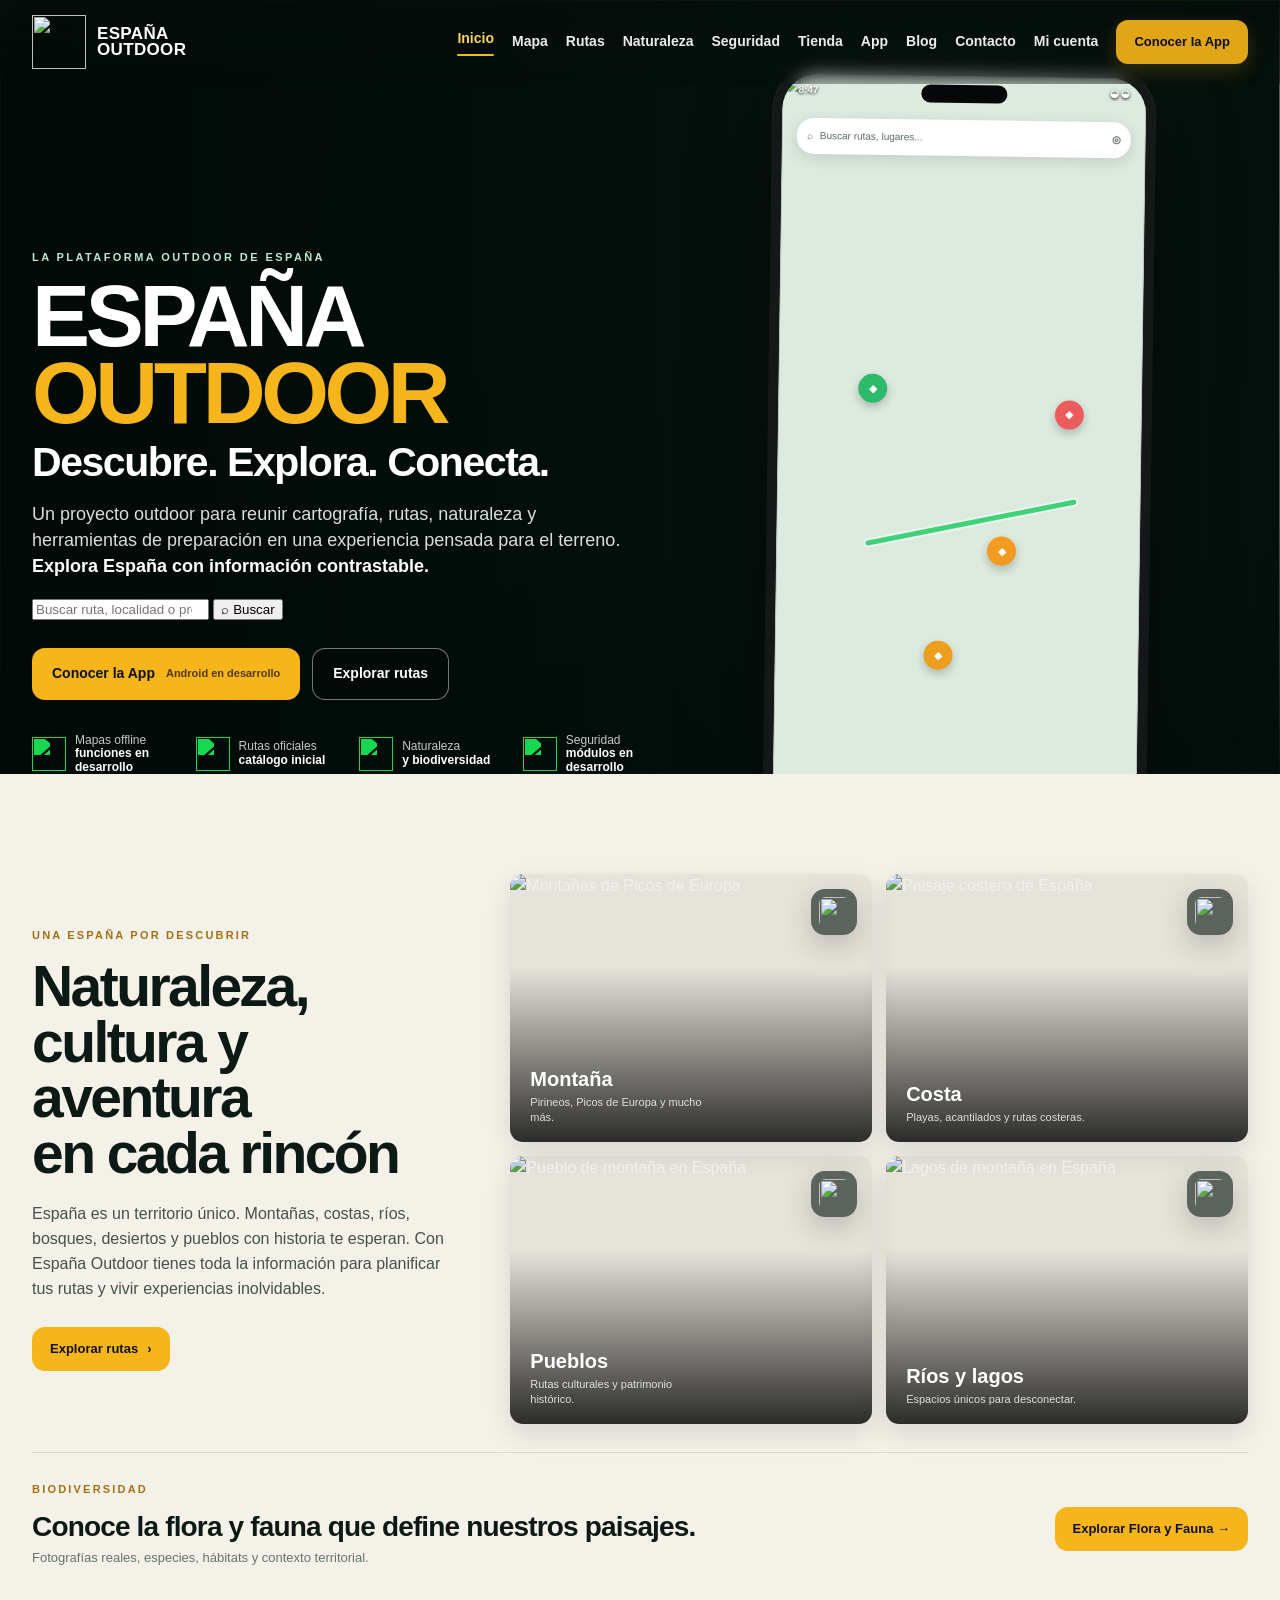
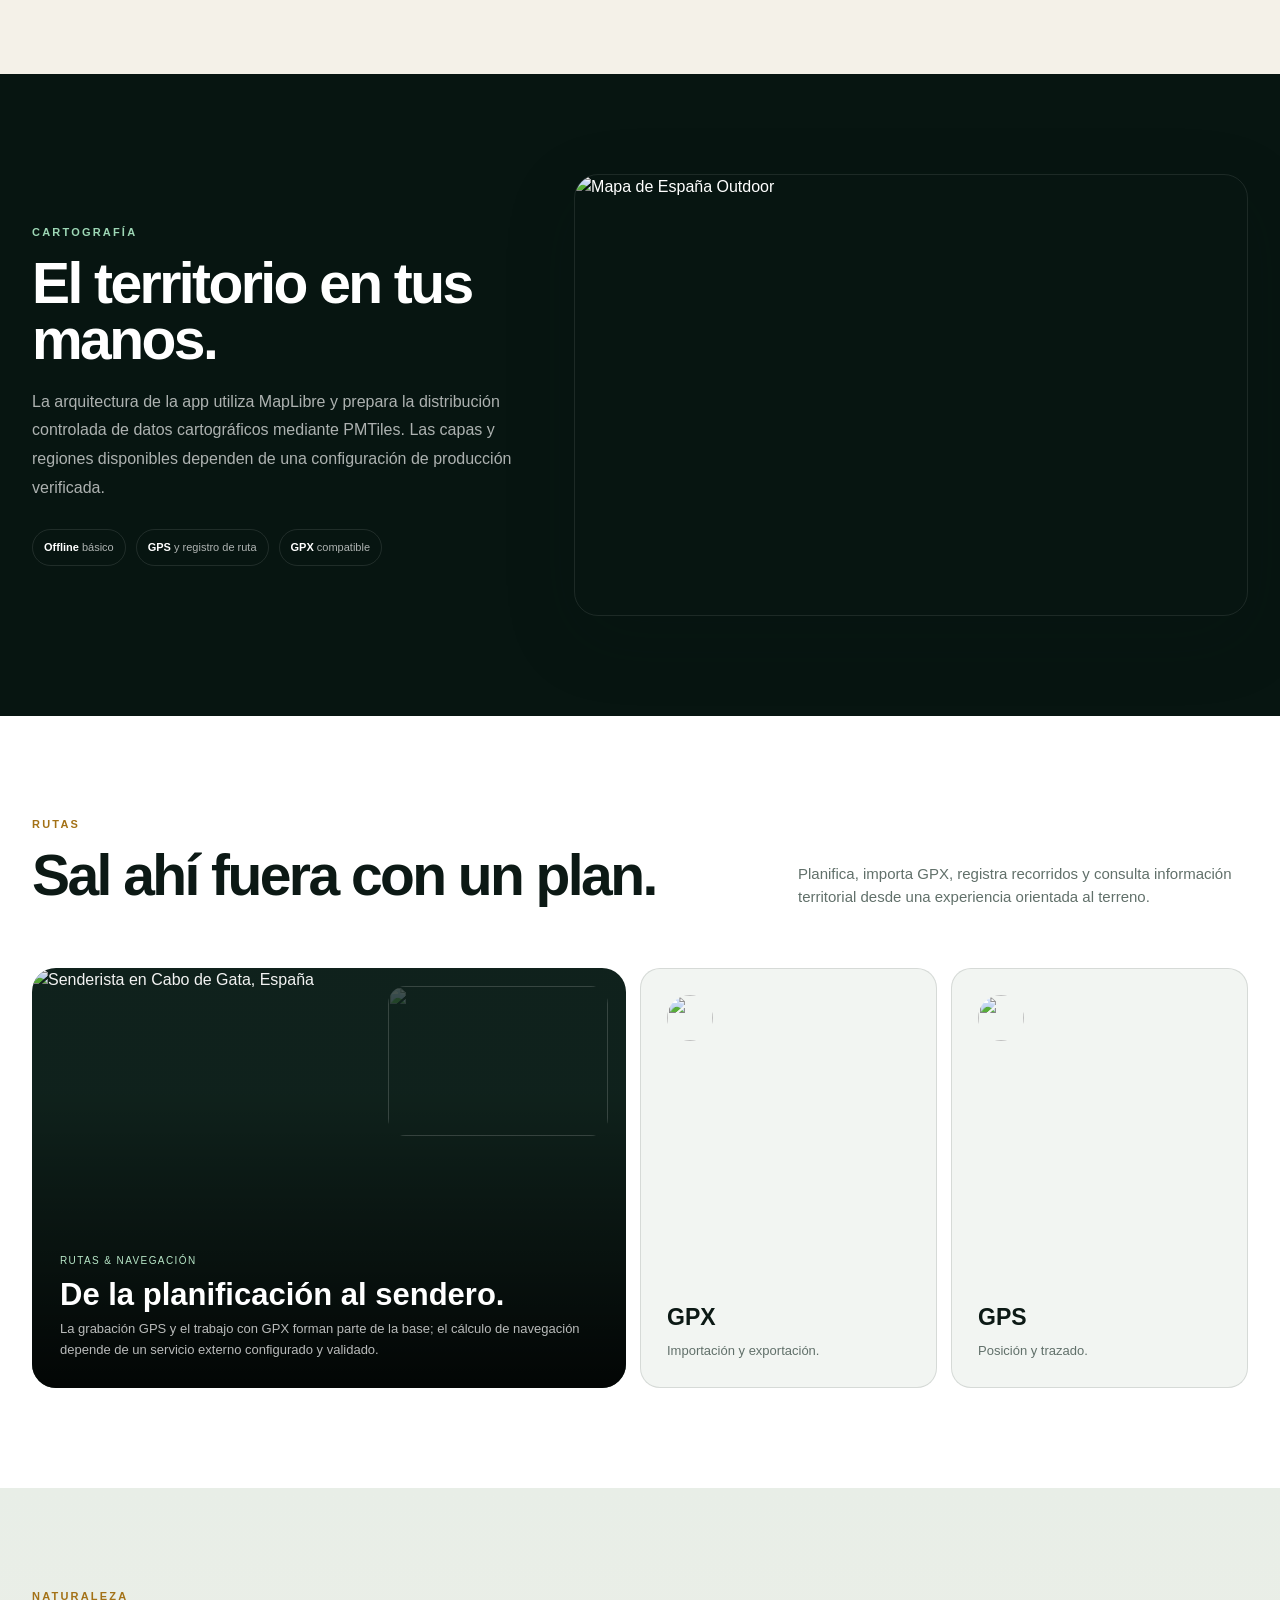
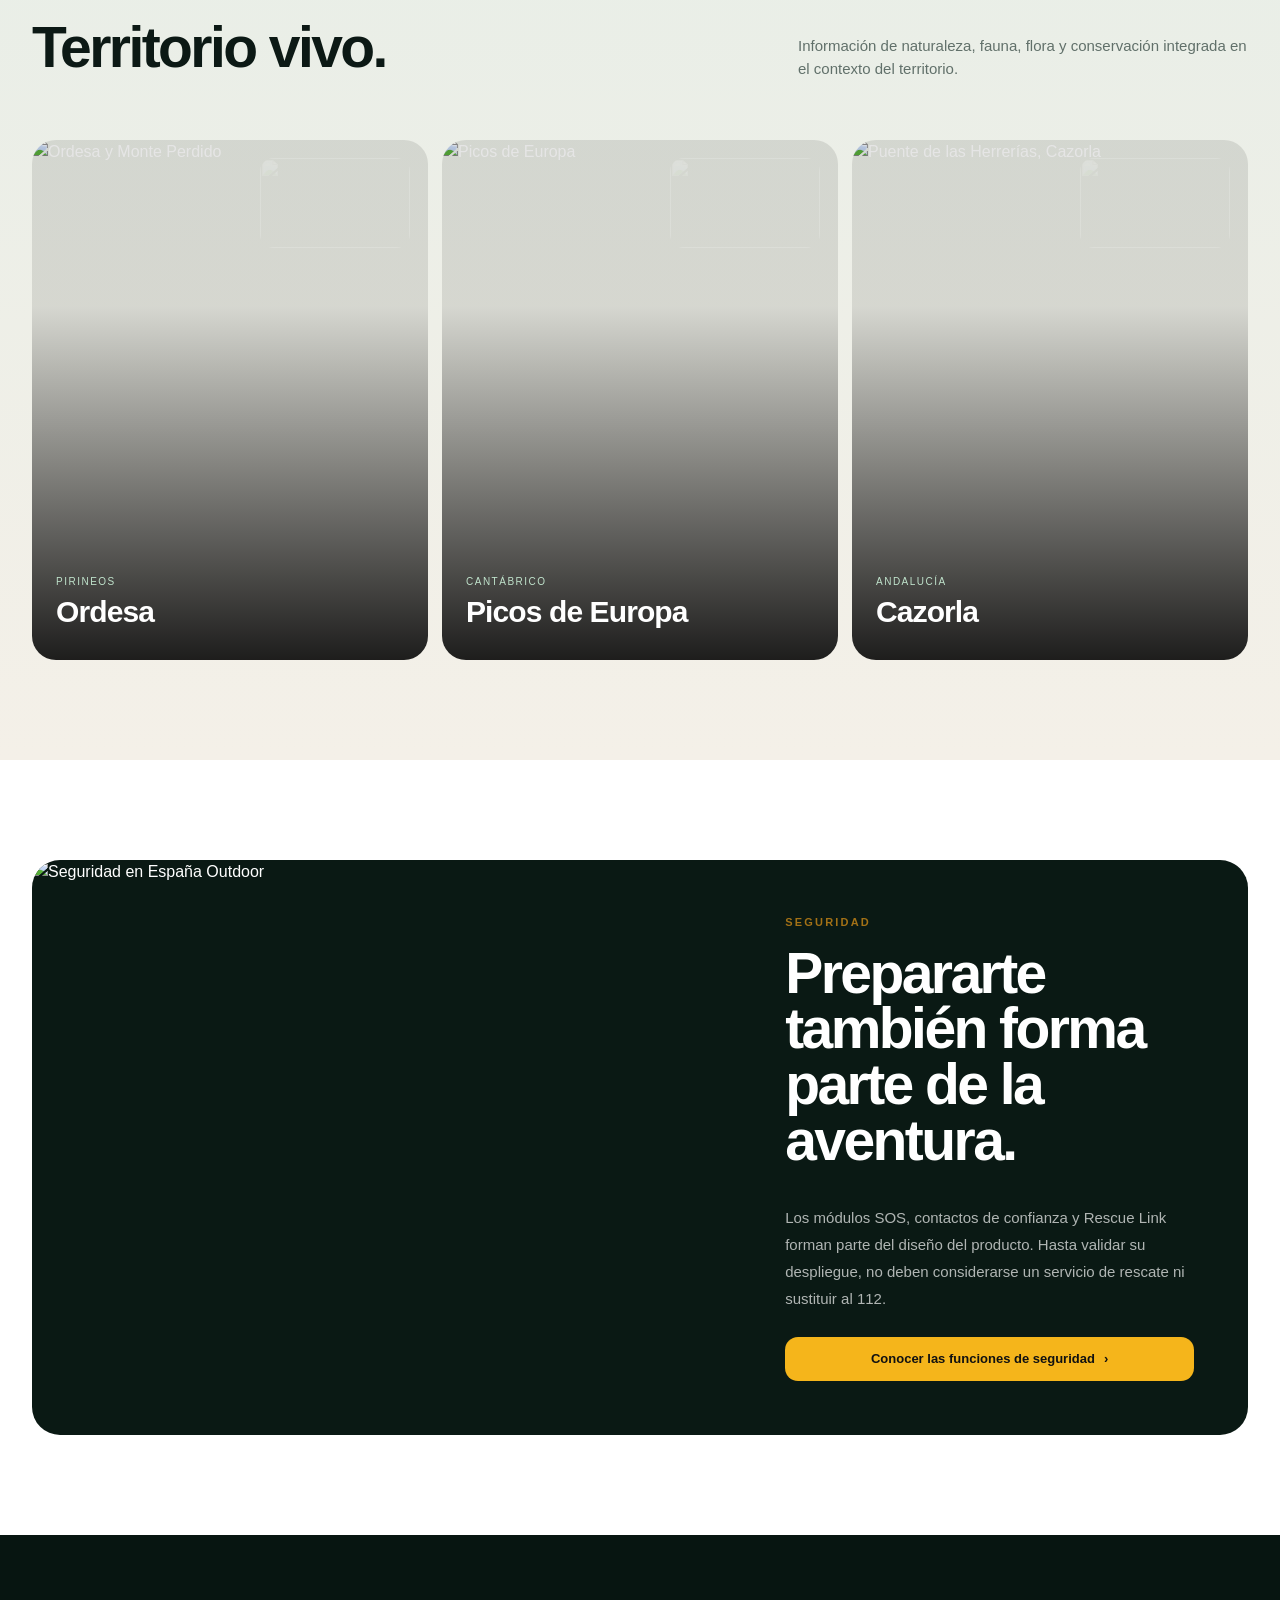
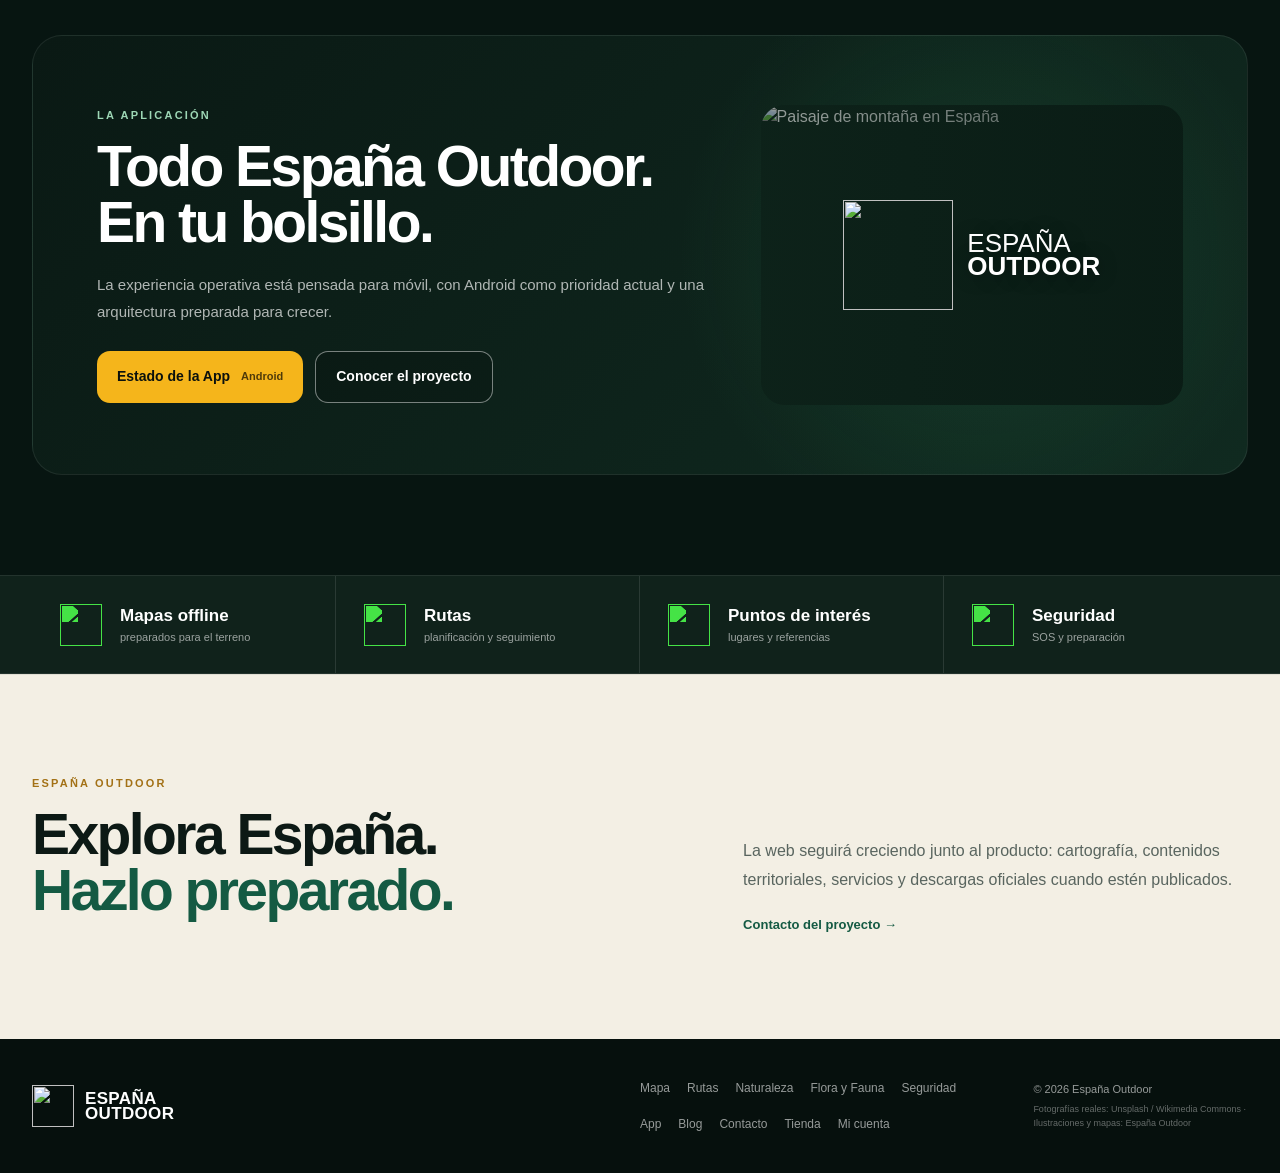
==== site/index.html @ c0cc9c7c "fix(site): clarify app status and add working route search" ====
<!doctype html>
<html lang="es">
<head>
  <meta charset="utf-8">
  <meta name="viewport" content="width=device-width, initial-scale=1">
  <meta name="theme-color" content="#071511">
  <meta name="description" content="España Outdoor: descubre rutas, cartografía, naturaleza y biodiversidad. Conoce el estado de la aplicación Android y consulta fuentes oficiales para planificar tus salidas.">
  <meta property="og:title" content="España Outdoor">
  <meta property="og:description" content="Cartografía, rutas, naturaleza y fuentes oficiales para preparar tus salidas por España.">
  <meta property="og:type" content="website">
  <meta name="twitter:card" content="summary_large_image">
  <meta name="twitter:title" content="España Outdoor">
  <meta name="twitter:description" content="Descubre rutas, naturaleza, biodiversidad y territorio de España.">
  <meta property="og:image" content="https://images.unsplash.com/photo-1618655327618-158670e68739?auto=format&fit=crop&w=1200&q=85">
  <meta property="og:image:alt" content="España Outdoor">
  <link rel="canonical" href="https://espanaoutdoor.es/">
  <link rel="icon" href="./assets/brand/mark.svg" type="image/svg+xml">
  <link rel="manifest" href="./manifest.webmanifest">
  <title>España Outdoor — Descubre. Explora. Conecta.</title>
  <link rel="preconnect" href="https://images.unsplash.com" crossorigin>
  <link rel="stylesheet" href="./styles.css">

<script type="application/ld+json">
{
  "@context":"https://schema.org",
  "@type":"WebSite",
  "name":"España Outdoor",
  "url":"https://espanaoutdoor.es/",
  "inLanguage":"es",
  "description":"Plataforma outdoor para descubrir rutas, cartografía, naturaleza, biodiversidad y seguridad en España.",
  "potentialAction":{
    "@type":"SearchAction",
    "target":"https://espanaoutdoor.es/rutas.html?localidad={search_term_string}",
    "query-input":"required name=search_term_string"
  }
}
</script>
</head>
<body>
<a class="skip-link" href="#contenido">Saltar al contenido</a>

<header class="site-header" data-header>
  <div class="shell header-inner">
    <a class="brand" href="./index.html" aria-label="España Outdoor">
      <img src="./assets/brand/mark.svg" alt="" width="48" height="48">
      <span class="brand-wordmark">ESPAÑA<br><strong>OUTDOOR</strong></span>
    </a>

    <button class="menu-toggle" type="button" aria-expanded="false" aria-controls="main-nav" data-menu>
      <span></span><span></span><span></span><span class="sr-only">Abrir menú</span>
    </button>

    <nav id="main-nav" class="main-nav" aria-label="Principal">
      <a href="./index.html">Inicio</a>
      <a href="./mapa.html">Mapa</a>
      <a href="./rutas.html">Rutas</a>
      <a href="./naturaleza.html">Naturaleza</a>
      <a href="./seguridad.html">Seguridad</a>
      <a href="./app.html">App</a>
      <a href="./blog.html">Blog</a>
      <a href="./contacto.html">Contacto</a>
      <a class="nav-download" href="./app.html">Conocer la App</a>
    </nav>
  </div>
</header>

<main id="contenido">
  <section class="hero-redesign">
    <img class="hero-backdrop" src="https://images.unsplash.com/photo-1765100482540-538903138ab3?auto=format&fit=crop&w=2000&q=85" alt="" width="2000" height="1200" fetchpriority="high" decoding="async">
    <div class="hero-original-art" aria-hidden="true"></div>
    <div class="hero-vignette" aria-hidden="true"></div>
    <div class="hero-scanlines" aria-hidden="true"></div>

    <div class="shell hero-redesign-inner">
      <div class="hero-copy">
        <p class="hero-kicker">La plataforma outdoor de España</p>
        <h1><span>ESPAÑA</span> <em>OUTDOOR</em></h1>
        <h2>Descubre. Explora. Conecta.</h2>
        <p class="hero-description">Un proyecto outdoor para reunir cartografía, rutas, naturaleza y herramientas de preparación en una experiencia pensada para el terreno.<br><strong>Explora España con información contrastable.</strong></p>

        <form class="home-route-search" action="./rutas.html" method="get" role="search">
          <label class="sr-only" for="home-route-query">Localidad, provincia o nombre de ruta</label>
          <input id="home-route-query" type="search" name="localidad" placeholder="Buscar ruta, localidad o provincia" autocomplete="off">
          <button class="home-route-search-button" type="submit"><span aria-hidden="true">⌕</span> Buscar</button>
        </form>

        <div class="hero-actions">
          <a class="button button-gold" href="./app.html">Conocer la App<br><small>Android en desarrollo</small></a>
          <a class="button button-outline" href="./rutas.html">Explorar rutas</a>
        </div>

        <div class="hero-benefits" aria-label="Características">
          <div><img src="./assets/visuals/icons/offline.svg" alt=""><span>Mapas offline<br><b>funciones en desarrollo</b></span></div>
          <div><img src="./assets/visuals/icons/routes.svg" alt=""><span>Rutas oficiales<br><b>catálogo inicial</b></span></div>
          <div><img src="./assets/visuals/icons/natura.svg" alt=""><span>Naturaleza<br><b>y biodiversidad</b></span></div>
          <div><img src="./assets/visuals/icons/safety.svg" alt=""><span>Seguridad<br><b>módulos en desarrollo</b></span></div>
        </div>
      </div>

      <div class="device-stage" aria-label="Maqueta visual de la aplicación; no es una navegación interactiva">
        <div class="phone">
          <div class="phone-speaker"></div>
          <div class="phone-screen">
            <div class="phone-status"><span>8:47</span><span>◒ ◒</span></div>
            <div class="phone-search"><span>⌕</span> Buscar rutas, lugares... <b>◎</b></div>
            <div class="phone-map">
              <img src="./assets/visuals/hero_map.svg" alt="">
              <span class="map-pin pin-a">◆</span>
              <span class="map-pin pin-b">◆</span>
              <span class="map-pin pin-c">◆</span>
              <span class="map-pin pin-d">◆</span>
              <span class="route-line"></span>
            </div>
            <div class="route-card">
              <div class="route-thumb"><img src="./assets/landscapes/picos_europa_land01.svg" alt=""></div>
              <div><strong>Ruta del Cares</strong><span>P. N. Picos de Europa</span><small>◌ 12,4 km &nbsp; ◌ 4-5 h &nbsp; Dificultad media</small></div>
              <b>×</b>
            </div>
          </div>
        </div>
      </div>
    </div>
  </section>

  <section class="discover section">
    <div class="shell discover-grid">
      <div class="discover-copy">
        <p class="kicker">Una España por descubrir</p>
        <h2>Naturaleza, cultura y aventura<br>en cada rincón</h2>
        <p>España es un territorio único. Montañas, costas, ríos, bosques, desiertos y pueblos con historia te esperan. Con España Outdoor tienes toda la información para planificar tus rutas y vivir experiencias inolvidables.</p>
        <a class="button button-small" href="./rutas.html">Explorar rutas <span>›</span></a>
      </div>
      <div class="category-grid">
        <a class="category-card" href="./rutas.html"><img src="https://images.unsplash.com/photo-1618655327618-158670e68739?auto=format&fit=crop&w=1400&q=84" alt="Montañas de Picos de Europa" loading="lazy"><img class="category-art" src="./assets/visuals/icons/routes.svg" alt="" aria-hidden="true"><div><strong>Montaña</strong><span>Pirineos, Picos de Europa y mucho más.</span></div></a>
        <a class="category-card" href="./naturaleza.html"><img src="https://images.unsplash.com/photo-1708891713763-a060e8c4fe9c?auto=format&fit=crop&w=1400&q=84" alt="Paisaje costero de España" loading="lazy"><img class="category-art" src="./assets/visuals/icons/location.svg" alt="" aria-hidden="true"><div><strong>Costa</strong><span>Playas, acantilados y rutas costeras.</span></div></a>
        <a class="category-card" href="./naturaleza.html"><img src="https://images.unsplash.com/photo-1692898275765-52e70b0d47eb?auto=format&fit=crop&w=1400&q=84" alt="Pueblo de montaña en España" loading="lazy"><img class="category-art" src="./assets/visuals/icons/natura.svg" alt="" aria-hidden="true"><div><strong>Pueblos</strong><span>Rutas culturales y patrimonio histórico.</span></div></a>
        <a class="category-card" href="./naturaleza.html"><img src="https://images.unsplash.com/photo-1578318099756-6e3134cbfad0?auto=format&fit=crop&w=1400&q=84" alt="Lagos de montaña en España" loading="lazy"><img class="category-art" src="./assets/visuals/icons/offline.svg" alt="" aria-hidden="true"><div><strong>Ríos y lagos</strong><span>Espacios únicos para desconectar.</span></div></a>
      </div>
    </div>
    <div class="shell biodiversity-home-cta">
      <div><p class="kicker">Biodiversidad</p><h3>Conoce la flora y fauna que define nuestros paisajes.</h3><p>Fotografías reales, especies, hábitats y contexto territorial.</p></div>
      <a class="button button-small" href="./flora-fauna.html">Explorar Flora y Fauna →</a>
    </div>
  </section>

  <section class="dark-feature section">
    <div class="shell two-column-feature">
      <div>
        <p class="kicker kicker-light">Cartografía</p>
        <h2>El territorio en tus manos.</h2>
        <p>La arquitectura de la app utiliza MapLibre y prepara la distribución controlada de datos cartográficos mediante PMTiles. Las capas y regiones disponibles dependen de una configuración de producción verificada.</p>
        <div class="metric-row">
          <span><b>Offline</b> básico</span>
          <span><b>GPS</b> y registro de ruta</span>
          <span><b>GPX</b> compatible</span>
        </div>
      </div>
      <div class="wide-map-card"><img src="./assets/visuals/hero_map.svg" alt="Mapa de España Outdoor"></div>
    </div>
  </section>

  <section class="routes section">
    <div class="shell">
      <div class="section-head">
        <div><p class="kicker">Rutas</p><h2>Sal ahí fuera con un plan.</h2></div>
        <p>Planifica, importa GPX, registra recorridos y consulta información territorial desde una experiencia orientada al terreno.</p>
      </div>
      <div class="routes-grid">
        <article class="large-route-card"><img class="real-photo" src="https://images.unsplash.com/photo-1671918585326-6c31d8ee1b42?auto=format&fit=crop&w=1600&q=84" alt="Senderista en Cabo de Gata, España" loading="lazy"><img class="route-art" src="./assets/visuals/hero_routes.svg" alt=""><div><span>Rutas & navegación</span><h3>De la planificación al sendero.</h3><p>La grabación GPS y el trabajo con GPX forman parte de la base; el cálculo de navegación depende de un servicio externo configurado y validado.</p></div></article>
        <article class="info-card"><img src="./assets/visuals/icons/routes.svg" alt=""><strong>GPX</strong><p>Importación y exportación.</p></article>
        <article class="info-card"><img src="./assets/visuals/icons/location.svg" alt=""><strong>GPS</strong><p>Posición y trazado.</p></article>
      </div>
    </div>
  </section>

  <section class="nature-section section">
    <div class="shell">
      <div class="section-head">
        <div><p class="kicker">Naturaleza</p><h2>Territorio vivo.</h2></div>
        <p>Información de naturaleza, fauna, flora y conservación integrada en el contexto del territorio.</p>
      </div>
      <div class="nature-grid">
        <article><img src="https://images.unsplash.com/photo-1618655327618-158670e68739?auto=format&fit=crop&w=1600&q=84" alt="Ordesa y Monte Perdido" loading="lazy"><img class="nature-art" src="./assets/visuals/hero_natura.svg" alt="" aria-hidden="true"><div><span>Pirineos</span><strong>Ordesa</strong></div></article>
        <article><img src="https://images.unsplash.com/photo-1728462797194-5d9a816d3102?auto=format&fit=crop&w=1800&q=85" alt="Picos de Europa" loading="lazy"><img class="nature-art" src="./assets/visuals/hero_map.svg" alt="" aria-hidden="true"><div><span>Cantábrico</span><strong>Picos de Europa</strong></div></article>
        <article><img src="https://commons.wikimedia.org/wiki/Special:Redirect/file/JDCANO%20PUENTE%20HERRERIAS.jpg" alt="Puente de las Herrerías, Cazorla" loading="lazy"><img class="nature-art" src="./assets/visuals/hero_natura.svg" alt="" aria-hidden="true"><div><span>Andalucía</span><strong>Cazorla</strong></div></article>
      </div>
    </div>
  </section>

  <section class="safety-section section">
    <div class="shell safety-hero">
      <div class="safety-visual"><img src="./assets/visuals/hero_safety.svg" alt="Seguridad en España Outdoor"></div>
      <div class="safety-copy"><p class="kicker">Seguridad</p><h2>Prepararte también forma parte de la aventura.</h2><p>Los módulos SOS, contactos de confianza y Rescue Link forman parte del diseño del producto. Hasta validar su despliegue, no deben considerarse un servicio de rescate ni sustituir al 112.</p><a class="button button-small" href="./seguridad.html">Conocer las funciones de seguridad <span>›</span></a></div>
    </div>
  </section>

  <section class="download-section section">
    <div class="shell download-panel">
      <div>
        <p class="kicker kicker-light">La aplicación</p>
        <h2>Todo España Outdoor.<br>En tu bolsillo.</h2>
        <p>La experiencia operativa está pensada para móvil, con Android como prioridad actual y una arquitectura preparada para crecer.</p>
        <div class="hero-actions"><a class="button button-gold" href="./app.html">Estado de la App <small>Android</small></a><a class="button button-outline" href="./contacto.html">Conocer el proyecto</a></div>
      </div>
      <div class="download-visual"><img class="download-photo" src="https://images.unsplash.com/photo-1756922480395-72718dcf6c7f?auto=format&fit=crop&w=1600&q=84" alt="Paisaje de montaña en España" loading="lazy"><div class="download-badge"><img src="./assets/brand/mark.svg" alt=""><span>ESPAÑA<br><b>OUTDOOR</b></span></div></div>
    </div>
  </section>

  <section class="stats-bar">
    <div class="shell stats-grid">
      <div><img src="./assets/visuals/icons/offline.svg" alt=""><strong>Mapas offline</strong><span>preparados para el terreno</span></div>
      <div><img src="./assets/visuals/icons/routes.svg" alt=""><strong>Rutas</strong><span>planificación y seguimiento</span></div>
      <div><img src="./assets/visuals/icons/location.svg" alt=""><strong>Puntos de interés</strong><span>lugares y referencias</span></div>
      <div><img src="./assets/visuals/icons/safety.svg" alt=""><strong>Seguridad</strong><span>SOS y preparación</span></div>
    </div>
  </section>

  <section class="contact-section section">
    <div class="shell contact-grid">
      <div><p class="kicker">España Outdoor</p><h2>Explora España.<br><span>Hazlo preparado.</span></h2></div>
      <div><p>La web seguirá creciendo junto al producto: cartografía, contenidos territoriales, servicios y descargas oficiales cuando estén publicados.</p><a class="text-link" href="./contacto.html">Contacto del proyecto →</a></div>
    </div>
  </section>
</main>

<footer class="site-footer">
  <div class="shell footer-inner">
    <div class="brand footer-brand"><img src="./assets/brand/mark.svg" alt="" width="40"><span class="brand-wordmark">ESPAÑA<br><strong>OUTDOOR</strong></span></div>
    <div class="footer-links"><a href="./mapa.html">Mapa</a><a href="./rutas.html">Rutas</a><a href="./naturaleza.html">Naturaleza</a><a href="./flora-fauna.html">Flora y Fauna</a><a href="./seguridad.html">Seguridad</a><a href="./app.html">App</a><a href="./blog.html">Blog</a><a href="./contacto.html">Contacto</a></div>
    <div class="footer-copy">© <span data-year></span> España Outdoor<br><small>Fotografías reales: Unsplash / Wikimedia Commons · Ilustraciones y mapas: España Outdoor</small></div>
  </div>
</footer>

<script src="./app.js" defer></script>
</body>
</html>
---- site/styles.css ----
:root{
  --forest:#145A43;
  --forest-2:#0d3d2d;
  --green:#39c56f;
  --gold:#F5B51B;
  --ink:#0c1915;
  --muted:#61706a;
  --cream:#f4f1e8;
  --white:#fff;
  --dark:#071511;
  --dark-2:#10251d;
  --line:rgba(12,25,21,.12);
  --shadow:0 22px 70px rgba(7,21,16,.18);
  --radius:20px;
}
*{box-sizing:border-box}
html{scroll-behavior:smooth}
body{margin:0;font-family:Inter,ui-sans-serif,-apple-system,BlinkMacSystemFont,"Segoe UI",sans-serif;text-rendering:optimizeLegibility;-webkit-font-smoothing:antialiased;background:var(--cream);color:var(--ink);line-height:1.55}
img{display:block;max-width:100%}
a{color:inherit;text-decoration:none}
.shell{width:min(1380px,calc(100% - 64px));margin:auto}
.section{padding:100px 0}
.sr-only{position:absolute;width:1px;height:1px;overflow:hidden;clip:rect(0,0,0,0)}
.skip-link{position:fixed;z-index:9999;top:10px;left:12px;padding:10px 14px;background:#fff;border-radius:10px;transform:translateY(-150%)}
.skip-link:focus{transform:none}

.site-header{position:fixed;z-index:100;top:0;left:0;right:0;color:#fff;background:linear-gradient(180deg,rgba(4,13,10,.82),rgba(4,13,10,.25));backdrop-filter:blur(8px);transition:.25s}
.site-header.scrolled{background:rgba(5,17,13,.94)}
.header-inner{height:84px;display:flex;align-items:center;justify-content:space-between}
.brand{display:flex;align-items:center;gap:11px;color:#fff}
.brand img{width:54px;height:54px}
.brand-wordmark{font-size:17px;font-weight:800;line-height:.92;letter-spacing:.02em}
.brand-wordmark strong{font-weight:900}
.main-nav{display:flex;align-items:center;gap:27px;font-size:14px;font-weight:700}
.main-nav a{opacity:.92}
.main-nav a:hover{opacity:1}
.nav-download{display:inline-flex;align-items:center;gap:9px;background:var(--gold);color:#111;border-radius:12px;padding:12px 18px;box-shadow:0 7px 22px rgba(245,181,27,.22)}
.menu-toggle{display:none;border:0;background:transparent;color:#fff}

.hero-redesign{position:relative;min-height:750px;height:86vh;max-height:880px;background:#0a1713;color:#fff;overflow:visible}
.hero-backdrop{position:absolute;inset:0;background-image:url('https://images.unsplash.com/photo-1765100482540-538903138ab3?auto=format&fit=crop&w=1800&q=85');background-size:cover;background-position:center 42%;filter:saturate(1.08) contrast(1.02)}
.hero-vignette{position:absolute;inset:0;background:linear-gradient(90deg,rgba(0,9,6,.94) 0%,rgba(0,9,6,.72) 36%,rgba(0,9,6,.2) 73%,rgba(0,9,6,.48) 100%),linear-gradient(0deg,rgba(5,19,14,.94) 0%,rgba(5,19,14,.28) 32%,rgba(5,19,14,.12) 100%)}
.hero-original-art{position:absolute;inset:0;background:url('./assets/backgrounds/bg_home.svg') center/cover;mix-blend-mode:screen;opacity:.18;pointer-events:none}.hero-scanlines{position:absolute;inset:0;background-image:linear-gradient(rgba(255,255,255,.03) 1px,transparent 1px);background-size:100% 4px;opacity:.08;pointer-events:none}
.hero-redesign-inner{position:relative;z-index:2;height:100%;display:grid;grid-template-columns:1.05fr .95fr;align-items:center}
.hero-copy{padding-top:132px}
.hero-kicker{text-transform:uppercase;letter-spacing:.22em;font-size:11px;font-weight:800;color:#bfe6d0;margin-bottom:12px}
.hero-copy h1{font-size:clamp(56px,6.8vw,90px);line-height:.88;letter-spacing:-.05em;margin:0 0 10px;font-weight:900}
.hero-copy h1 span{color:#fff}
.hero-copy h1 em{color:var(--gold);font-style:normal}
.hero-copy h2{font-size:clamp(28px,3.2vw,46px);line-height:1;letter-spacing:-.035em;margin:0 0 18px}
.hero-description{max-width:610px;font-size:18px;line-height:1.45;color:rgba(255,255,255,.86)}
.hero-description strong{color:#fff}
.hero-actions{display:flex;flex-wrap:wrap;gap:12px;margin-top:26px}
.button{display:inline-flex;align-items:center;justify-content:center;gap:9px;min-height:52px;padding:13px 20px;border-radius:13px;font-weight:800;font-size:14px;transition:transform .18s,background .18s}
.button:hover{transform:translateY(-2px)}
.button-gold{background:var(--gold);color:#0b110d;min-width:190px}
.button-gold small{display:block;font-size:11px;line-height:1}
.button-outline{border:1px solid rgba(255,255,255,.45);color:#fff;background:rgba(0,0,0,.14)}
.android-logo{font-size:18px}
.play-icon{font-size:14px}
.hero-benefits{display:grid;grid-template-columns:repeat(4,minmax(0,1fr));gap:16px;margin-top:34px;max-width:820px}
.hero-benefits>div{display:flex;gap:9px;align-items:center;color:rgba(255,255,255,.78);font-size:12px;line-height:1.15}
.hero-benefits img{width:34px;height:34px;object-fit:contain;filter:brightness(0) saturate(100%) invert(64%) sepia(88%) saturate(1100%) hue-rotate(82deg) brightness(95%) contrast(90%)}
.hero-benefits b{color:#fff;font-weight:700}

.device-stage{position:relative;height:100%;display:flex;align-items:center;justify-content:center;padding-top:58px}
.phone{position:relative;width:min(380px,34vw);aspect-ratio:9/19.5;border:8px solid #141819;border-radius:44px;background:#111;box-shadow:0 35px 85px rgba(0,0,0,.48),0 0 0 2px rgba(255,255,255,.07);overflow:hidden;transform:translateY(10px) rotate(0.8deg)}
.phone-speaker{position:absolute;top:9px;left:50%;transform:translateX(-50%);width:86px;height:18px;border-radius:12px;background:#050708;z-index:4}
.phone-screen{position:absolute;inset:0;background:#dceadf;overflow:hidden}
.phone-status{height:30px;padding:8px 16px 0;display:flex;justify-content:space-between;color:#fff;font-size:10px;font-weight:700;position:absolute;z-index:3;top:0;left:0;right:0;text-shadow:0 1px 3px #111}
.phone-search{position:absolute;z-index:5;top:44px;left:15px;right:15px;height:36px;border-radius:17px;background:#fff;color:#5d6a65;display:flex;align-items:center;gap:7px;padding:0 10px;font-size:10px;box-shadow:0 4px 15px rgba(0,0,0,.12)}
.phone-search b{margin-left:auto}
.phone-map{position:absolute;top:0;left:0;right:0;bottom:0}
.phone-map img{width:100%;height:100%;object-fit:cover;filter:saturate(.9) contrast(.95)}
.map-pin{position:absolute;display:grid;place-items:center;width:29px;height:29px;border-radius:50%;font-size:11px;color:#fff;box-shadow:0 4px 10px rgba(0,0,0,.22)}
.pin-a{left:22%;top:37%;background:#2dba6a}
.pin-b{left:58%;top:57%;background:#f39b20}
.pin-c{left:76%;top:40%;background:#ed5c5c}
.pin-d{left:41%;top:70%;background:#ee9e1d}
.route-line{position:absolute;left:24%;top:55%;width:59%;height:5px;border-radius:5px;background:#40d27b;transform:rotate(-12deg);box-shadow:0 0 0 2px rgba(255,255,255,.5)}
.route-card{position:absolute;left:11px;right:11px;bottom:13px;display:grid;grid-template-columns:58px 1fr 20px;gap:9px;align-items:center;padding:8px;border-radius:15px;background:rgba(255,255,255,.97);color:#111;box-shadow:0 10px 25px rgba(0,0,0,.18)}
.route-thumb{height:54px;border-radius:11px;overflow:hidden}
.route-thumb img{width:100%;height:100%;object-fit:cover}
.route-card strong{display:block;font-size:10px}
.route-card span{display:block;font-size:9px;color:#6c7471}
.route-card small{display:block;margin-top:5px;font-size:7px;color:#656e69}
.route-card>b{align-self:start;color:#737b77}


.kicker{text-transform:uppercase;letter-spacing:.2em;font-size:11px;font-weight:900;color:#a37116;margin:0 0 15px}
.discover{background:var(--cream)}
.discover-grid{display:grid;grid-template-columns:0.9fr 1.55fr;gap:50px;align-items:center}
.discover-copy h2,.section-head h2,.two-column-feature h2,.safety-copy h2,.download-panel h2,.contact-section h2{font-size:clamp(34px,4.5vw,57px);line-height:.98;letter-spacing:-.045em;margin:0 0 20px}
.discover-copy>p:not(.kicker){font-size:16px;color:#46504c;max-width:520px}
.button-small{background:var(--gold);color:#111;min-height:44px;padding:11px 18px;font-size:13px;margin-top:10px}
.category-grid{display:grid;grid-template-columns:1fr 1fr;gap:14px}
.category-card{position:relative;height:260px;border-radius:13px;overflow:hidden;color:#fff;box-shadow:0 10px 28px rgba(16,35,30,.12)}
.category-card:after{content:"";position:absolute;inset:0;background:linear-gradient(0deg,rgba(0,0,0,.82),rgba(0,0,0,.06) 65%)}
.category-card img{width:100%;height:100%;object-fit:cover}
.category-card div{position:absolute;z-index:2;left:20px;right:20px;bottom:18px}
.category-card strong{display:block;font-size:20px}
.category-card span{display:block;font-size:11px;line-height:1.3;color:rgba(255,255,255,.82);max-width:180px}

.dark-feature{background:var(--dark);color:#fff}
.two-column-feature{display:grid;grid-template-columns:.85fr 1.15fr;gap:44px;align-items:center}
.dark-feature .two-column-feature>div:first-child p:not(.kicker){color:rgba(255,255,255,.67);line-height:1.8}
.kicker-light{color:#9dd7b5}
.wide-map-card{border:1px solid rgba(255,255,255,.09);border-radius:24px;overflow:hidden;box-shadow:var(--shadow)}
.wide-map-card img{width:100%;height:440px;object-fit:cover}
.metric-row{display:flex;gap:10px;flex-wrap:wrap;margin-top:26px}
.metric-row span{padding:9px 11px;border:1px solid rgba(255,255,255,.1);border-radius:999px;color:rgba(255,255,255,.68);font-size:11px}
.metric-row b{color:#fff}

.routes{background:#fff}
.section-head{display:flex;justify-content:space-between;align-items:end;gap:40px;margin-bottom:44px}
.section-head>p{max-width:450px;color:var(--muted);font-size:15px}
.routes-grid{display:grid;grid-template-columns:2fr 1fr 1fr;gap:14px}
.large-route-card{min-height:420px;position:relative;border-radius:24px;overflow:hidden;background:#10231d;color:#fff}
.large-route-card img.real-photo{width:100%;height:100%;object-fit:cover}.large-route-card .route-art{position:absolute;z-index:1;width:220px;height:150px;right:18px;top:18px;object-fit:cover;opacity:.22;border-radius:18px;mix-blend-mode:screen}
.large-route-card:after{content:"";position:absolute;inset:0;background:linear-gradient(0deg,rgba(0,0,0,.84),rgba(0,0,0,.05) 70%)}
.large-route-card>div{position:absolute;left:28px;right:28px;bottom:28px;z-index:2}
.large-route-card span{display:inline-block;text-transform:uppercase;letter-spacing:.14em;font-size:10px;color:#b8e7c8}
.large-route-card h3{font-size:31px;margin:8px 0 9px;line-height:1}
.large-route-card p{margin:0;color:rgba(255,255,255,.72);font-size:13px}
.info-card{border:1px solid var(--line);border-radius:20px;background:#f2f5f2;min-height:220px;padding:26px;display:flex;flex-direction:column;justify-content:flex-end}
.info-card img{width:46px;height:46px;margin-bottom:auto;filter:none;border-radius:50%}
.info-card strong{font-size:23px}
.info-card p{margin:5px 0 0;color:var(--muted);font-size:13px}

.nature-section{background:linear-gradient(180deg,#e8eee7,#f4f0e8)}
.nature-grid{display:grid;grid-template-columns:1fr 1fr 1fr;gap:14px}
.nature-grid article{position:relative;height:520px;overflow:hidden;border-radius:24px;color:#fff}
.nature-grid article:after{content:"";position:absolute;inset:0;background:linear-gradient(0deg,rgba(0,0,0,.88),rgba(0,0,0,.1) 68%)}
.nature-grid img{width:100%;height:100%;object-fit:cover}.nature-grid .nature-art{position:absolute;width:150px;height:90px;right:18px;top:18px;z-index:2;opacity:.22;object-fit:cover;border-radius:14px;mix-blend-mode:screen}
.nature-grid article>div{position:absolute;z-index:2;left:24px;bottom:24px}
.nature-grid span{display:block;text-transform:uppercase;letter-spacing:.15em;font-size:10px;color:#c0e3cc}
.nature-grid strong{display:block;font-size:30px;letter-spacing:-.03em}

.safety-section{background:#fff}
.safety-hero{display:grid;grid-template-columns:1.15fr .85fr;background:#0a1914;border-radius:28px;overflow:hidden;color:#fff}
.safety-visual img{width:100%;height:100%;object-fit:cover;min-height:440px}
.safety-copy{padding:54px;display:flex;flex-direction:column;justify-content:center}
.safety-copy>p:not(.kicker){color:rgba(255,255,255,.68);font-size:15px;line-height:1.8}

.download-section{background:var(--dark);color:#fff}
.download-panel{min-height:440px;padding:64px;display:grid;grid-template-columns:1.2fr .8fr;gap:30px;align-items:center;border:1px solid rgba(255,255,255,.08);border-radius:30px;background:radial-gradient(circle at 78% 50%,rgba(63,177,111,.16),transparent 31%),linear-gradient(135deg,#0a1914,#102a20)}
.download-visual{position:relative;min-height:300px;display:grid;place-items:center;overflow:hidden;border-radius:24px;background:#0e241b}.download-photo{position:absolute;inset:0;width:100%;height:100%;object-fit:cover;opacity:.7;filter:saturate(.9)}.download-visual:after{content:"";position:absolute;inset:0;background:linear-gradient(90deg,rgba(8,24,18,.18),rgba(8,24,18,.62))}.download-badge{position:relative;z-index:2;justify-self:center;display:flex;align-items:center;gap:14px;color:#fff;font-size:26px;line-height:.9;font-weight:500;text-shadow:0 2px 18px rgba(0,0,0,.35)}.download-panel>div:first-child>p:not(.kicker){max-width:620px;color:rgba(255,255,255,.68);font-size:15px;line-height:1.8}
.download-badge img{width:110px;height:110px}.download-badge b{font-weight:900}

.stats-bar{background:#10221b;color:#fff;border-top:1px solid rgba(255,255,255,.08);border-bottom:1px solid rgba(255,255,255,.08)}
.stats-grid{display:grid;grid-template-columns:repeat(4,1fr)}
.stats-grid>div{display:grid;grid-template-columns:48px 1fr;column-gap:12px;align-items:center;padding:27px 28px;border-right:1px solid rgba(255,255,255,.11)}
.stats-grid>div:last-child{border-right:0}
.stats-grid img{grid-row:span 2;width:42px;height:42px;filter:brightness(0) saturate(100%) invert(76%) sepia(68%) saturate(577%) hue-rotate(59deg) brightness(95%) contrast(87%)}
.stats-grid strong{font-size:17px}
.stats-grid span{font-size:11px;color:rgba(255,255,255,.58)}

.contact-section{background:#f3efe4}
.contact-grid{display:grid;grid-template-columns:1fr .8fr;gap:80px;align-items:end}
.contact-section h2 span{color:var(--forest)}
.contact-section .contact-grid>div:last-child{color:#59655f;line-height:1.8}
.text-link{color:var(--forest);font-size:13px;font-weight:800}

.site-footer{background:#06100d;color:rgba(255,255,255,.58);padding:40px 0}
.footer-inner{display:grid;grid-template-columns:1.3fr .8fr .5fr;gap:50px;align-items:center}
.footer-brand img{width:42px;height:42px}
.footer-links{display:flex;gap:17px;flex-wrap:wrap;font-size:12px}
.footer-links a:hover{color:#fff}
.footer-copy{justify-self:end;font-size:11px}.footer-copy small{display:block;margin-top:5px;color:rgba(255,255,255,.38);font-size:9px}

@media (max-width: 1100px){
  .shell{width:min(100% - 40px,1380px)}
  .main-nav{gap:17px;font-size:12px}
  .hero-redesign-inner{grid-template-columns:1fr .75fr}
  .phone{width:330px}
}
@media (max-width: 820px){
  .header-inner{height:72px}
  .menu-toggle{display:flex;flex-direction:column;gap:5px}
  .menu-toggle span:not(.sr-only){width:22px;height:2px;background:#fff;border-radius:5px}
  .main-nav{display:none;position:absolute;top:72px;left:12px;right:12px;padding:10px;background:rgba(6,16,13,.97);border:1px solid rgba(255,255,255,.12);border-radius:16px;flex-direction:column;align-items:stretch;gap:0}
  .main-nav.open{display:flex}
  .main-nav a{padding:12px}
  .nav-download{text-align:center;justify-content:center;margin-top:5px}
  .hero-redesign{height:auto;min-height:770px}
  .hero-redesign-inner{grid-template-columns:1fr;padding-top:108px;padding-bottom:210px}
  .hero-copy{padding-top:88px}
  .device-stage{position:absolute;right:0;bottom:20px;width:48%;height:430px;align-items:end}
  .phone{width:235px}
  .hero-benefits{grid-template-columns:1fr 1fr;gap:14px}
  .discover-grid,.two-column-feature,.safety-hero,.download-panel,.contact-grid{grid-template-columns:1fr}
  .category-grid{grid-template-columns:1fr 1fr}
  .routes-grid{grid-template-columns:1fr 1fr}
  .large-route-card{grid-column:span 2}
  .nature-grid{grid-template-columns:1fr 1fr}
  .nature-grid article:last-child{grid-column:span 2}
  .stats-grid{grid-template-columns:1fr 1fr}
  .stats-grid>div:nth-child(2){border-right:0}
  .stats-grid>div:nth-child(n+3){border-top:1px solid rgba(255,255,255,.11)}
  .footer-inner{grid-template-columns:1fr 1fr}
  .footer-copy{justify-self:start}
}
@media (max-width: 560px){
  .shell{width:min(100% - 28px,1380px)}
  .section{padding:74px 0}
  .hero-copy h1{font-size:52px}
  .hero-copy h2{font-size:29px}
  .hero-description{font-size:15px}
  .hero-benefits{grid-template-columns:1fr 1fr}
  .hero-benefits>div{font-size:10px}
  .device-stage{position:relative;right:auto;bottom:auto;width:100%;height:360px;margin-top:0}
  .phone{width:210px}
  .category-grid,.routes-grid,.nature-grid{grid-template-columns:1fr}
  .category-card{height:300px}
  .large-route-card{grid-column:auto}
  .nature-grid article,.nature-grid article:last-child{grid-column:auto;height:380px}
  .safety-copy{padding:34px 28px}
  .download-panel{padding:38px 28px}.download-visual{min-height:240px}
  .download-badge{justify-self:start}
  .stats-grid{grid-template-columns:1fr}
  .stats-grid>div{border-right:0!important;border-top:1px solid rgba(255,255,255,.11)}
  .stats-grid>div:first-child{border-top:0}
  .footer-inner{grid-template-columns:1fr}
}
@media (prefers-reduced-motion: reduce){
  html{scroll-behavior:auto}
  *,*::before,*::after{transition:none!important}
}
/* v2 professional pass */
:focus-visible{outline:3px solid #ffd45d;outline-offset:4px;border-radius:6px}
.main-nav a[aria-current="page"]{color:#ffd35b;opacity:1}
.main-nav a[aria-current="page"]::after{content:"";display:block;height:2px;margin-top:5px;background:#f5b51b;border-radius:99px}
.hero-backdrop{object-fit:cover;width:100%;height:100%;display:block;position:absolute;inset:0}
.category-card{height:300px}
.category-card .category-art{position:absolute;z-index:3;top:16px;right:16px;width:46px;height:46px;padding:8px;border-radius:14px;background:rgba(5,22,16,.62);backdrop-filter:blur(8px);box-shadow:0 10px 30px rgba(0,0,0,.2);object-fit:contain}
.category-card:hover img:first-child{transform:scale(1.045)}
.category-card img:first-child{transition:transform .45s ease}
.section-head{max-width:1220px}
.contact-section{border-top:1px solid rgba(12,25,21,.08)}
@media (max-width:820px){
  .hero-redesign{min-height:900px}
  .hero-copy{padding-top:78px}
  .device-stage{bottom:5px}
}

/* Dedicated section pages */
.page-main{padding-top:84px;background:#f4f1e8}
.page-hero{position:relative;min-height:610px;display:grid;align-items:center;color:#fff;overflow:hidden;background:#071511}
.page-hero-photo{position:absolute;inset:0;width:100%;height:100%;object-fit:cover}
.page-hero::after{content:"";position:absolute;inset:0;background:linear-gradient(90deg,rgba(2,12,8,.92),rgba(2,12,8,.62) 45%,rgba(2,12,8,.16) 100%),linear-gradient(0deg,rgba(4,16,11,.85),transparent 52%)}
.page-hero-inner{position:relative;z-index:2;display:grid;grid-template-columns:1.05fr .95fr;gap:50px;align-items:center}
.page-hero-copy{padding:74px 0}
.page-hero-copy h1{font-size:clamp(48px,6.6vw,86px);line-height:.9;letter-spacing:-.05em;margin:0 0 20px}
.page-hero-copy h1 em{font-style:normal;color:var(--gold)}
.page-hero-copy>p:not(.kicker){max-width:620px;color:rgba(255,255,255,.82);font-size:18px;line-height:1.65}
.page-hero-actions{display:flex;gap:12px;flex-wrap:wrap;margin-top:28px}
.page-hero-visual{display:grid;place-items:center}
.page-phone,.page-art-card{border-radius:28px;overflow:hidden;border:1px solid rgba(255,255,255,.14);box-shadow:0 30px 80px rgba(0,0,0,.34)}
.page-phone{width:min(360px,72vw);background:#0f1c17;padding:9px}
.page-phone img{width:100%;border-radius:20px}
.page-art-card{width:min(520px,100%);background:#0d2a20}
.page-art-card img{width:100%;aspect-ratio:1.35;object-fit:cover}
.page-art-caption{padding:18px 20px}
.page-art-caption strong{display:block;font-size:22px}
.page-art-caption span{font-size:12px;color:rgba(255,255,255,.64)}

.page-intro{padding:88px 0 34px}
.page-intro-grid{display:grid;grid-template-columns:1.05fr .95fr;gap:60px;align-items:end}
.page-intro h2{font-size:clamp(34px,4.5vw,58px);line-height:.97;letter-spacing:-.045em;margin:0}
.page-intro p{margin:0;color:#5c6862;max-width:620px;line-height:1.8}
.page-kicker{color:#a37116}

.page-feature-grid{display:grid;grid-template-columns:repeat(3,1fr);gap:16px;margin-top:40px}
.page-feature{position:relative;min-height:270px;padding:26px;border-radius:22px;background:#fff;border:1px solid rgba(12,25,21,.09);box-shadow:0 14px 40px rgba(7,21,16,.06);overflow:hidden}
.page-feature.dark{background:#10251d;color:#fff;border-color:rgba(255,255,255,.08)}
.page-feature img{width:54px;height:54px;object-fit:contain;margin-bottom:28px}
.page-feature h3{margin:0 0 7px;font-size:24px}
.page-feature p{margin:0;color:#64706b;font-size:13px;line-height:1.6}
.page-feature.dark p{color:rgba(255,255,255,.66)}
.page-feature .feature-link{position:absolute;left:26px;bottom:24px;font-size:12px;font-weight:800;color:var(--forest)}

.page-photo-band{margin-top:80px;display:grid;grid-template-columns:1.1fr .9fr;gap:16px}
.page-photo{position:relative;min-height:420px;border-radius:26px;overflow:hidden}
.page-photo img{width:100%;height:100%;object-fit:cover}
.page-photo::after{content:"";position:absolute;inset:0;background:linear-gradient(0deg,rgba(0,0,0,.76),transparent 65%)}
.page-photo-copy{position:absolute;left:28px;right:28px;bottom:24px;z-index:2;color:#fff}
.page-photo-copy strong{display:block;font-size:32px;line-height:1}
.page-photo-copy span{display:block;margin-top:8px;color:rgba(255,255,255,.72);font-size:13px}
.page-photo.small{min-height:202px}
.page-photo.small:first-child{margin-bottom:16px}
.page-photo-stack{display:grid;grid-template-rows:1fr 1fr}
.page-quote{margin:80px auto 0;max-width:980px;padding:34px 0;border-top:1px solid rgba(12,25,21,.12);border-bottom:1px solid rgba(12,25,21,.12);font-size:clamp(24px,3vw,38px);font-weight:800;line-height:1.15;letter-spacing:-.035em}

.page-cta{margin-top:80px;background:#071511;color:#fff;border-radius:30px;padding:56px;display:grid;grid-template-columns:1fr auto;gap:30px;align-items:center}
.page-cta h2{margin:0 0 8px;font-size:clamp(32px,4vw,54px);line-height:.98;letter-spacing:-.04em}
.page-cta p{margin:0;color:rgba(255,255,255,.66);max-width:650px}
.page-cta .button{white-space:nowrap}

.article-grid{display:grid;grid-template-columns:repeat(3,1fr);gap:18px;margin-top:40px}
.article-card{background:#fff;border-radius:24px;overflow:hidden;border:1px solid rgba(12,25,21,.08);box-shadow:0 12px 34px rgba(7,21,16,.06)}
.article-card img{width:100%;height:240px;object-fit:cover}
.article-card-body{padding:24px}
.article-card small{display:block;text-transform:uppercase;letter-spacing:.15em;color:#a37116;font-size:10px;font-weight:900}
.article-card h3{font-size:24px;line-height:1.08;margin:9px 0}
.article-card p{margin:0;color:#63706a;font-size:13px;line-height:1.7}
.article-card .article-note{margin-top:18px;color:var(--forest);font-weight:800;font-size:11px}

.contact-cards{display:grid;grid-template-columns:repeat(2,1fr);gap:16px;margin-top:42px}
.contact-card{padding:30px;border-radius:24px;background:#fff;border:1px solid rgba(12,25,21,.08)}
.contact-card h3{margin:0 0 10px;font-size:23px}
.contact-card p{margin:0;color:#63706a;line-height:1.7}
.contact-card a{display:inline-block;margin-top:15px;color:var(--forest);font-weight:800;font-size:13px}

@media(max-width:820px){
 .page-main{padding-top:72px}
 .page-hero{min-height:760px}
 .page-hero-inner,.page-intro-grid,.page-photo-band{grid-template-columns:1fr}
 .page-hero-copy{padding:70px 0 10px}
 .page-hero-visual{padding-bottom:60px}
 .page-feature-grid,.article-grid{grid-template-columns:1fr}
 .page-photo{min-height:330px}
 .page-cta{grid-template-columns:1fr;padding:38px 28px}
 .contact-cards{grid-template-columns:1fr}
}
@media(max-width:560px){
 .page-hero-copy h1{font-size:48px}
 .page-hero-copy>p:not(.kicker){font-size:15px}
 .page-hero{min-height:740px}
 .page-feature{min-height:230px}
 .page-photo{min-height:280px}
 .page-quote{margin-top:55px}
}

.nav-download{font-size:13px}.button-gold small{margin-left:2px;color:rgba(0,0,0,.68)}

/* Cleaner v3 home */
.hero-redesign{overflow:hidden}
.hero-redesign-inner{padding-bottom:54px}
.category-card{height:268px}
.category-card img:first-child{object-position:center 46%}
.category-card:nth-child(2) img:first-child{object-position:center 58%}
.category-card:nth-child(3) img:first-child{object-position:center 52%}
.category-card:nth-child(4) img:first-child{object-position:center 48%}
.category-card .category-art{top:15px;right:15px}
@media(max-width:820px){.hero-redesign{min-height:820px;height:auto}.hero-redesign-inner{padding-bottom:160px}}

/* Biodiversity module */
.biodiversity-page{background:#f3efe5}
.biodiversity-hero{background:#071511;color:#fff;padding:118px 0 74px;position:relative;overflow:hidden}
.biodiversity-hero::before{content:"";position:absolute;inset:0;background:radial-gradient(circle at 80% 10%,rgba(57,197,111,.18),transparent 32%),linear-gradient(135deg,#071511,#10291f)}
.biodiversity-hero .shell{position:relative;z-index:1}
.biodiversity-hero-grid{display:grid;grid-template-columns:1.05fr .95fr;gap:54px;align-items:center}
.biodiversity-hero h1{font-size:clamp(48px,6vw,82px);line-height:.9;letter-spacing:-.055em;margin:0 0 20px}
.biodiversity-hero h1 em{color:var(--gold);font-style:normal}
.biodiversity-hero p:not(.kicker){max-width:650px;color:rgba(255,255,255,.72);font-size:17px;line-height:1.75}
.biodiversity-hero-photo{height:430px;border-radius:30px;overflow:hidden;border:1px solid rgba(255,255,255,.1);box-shadow:0 30px 80px rgba(0,0,0,.3)}
.biodiversity-hero-photo img{width:100%;height:100%;object-fit:cover}
.biodiversity-controls{position:sticky;top:84px;z-index:30;background:rgba(243,239,229,.92);backdrop-filter:blur(14px);border-bottom:1px solid rgba(12,25,21,.1);padding:14px 0}
.bio-controls-inner{display:flex;justify-content:space-between;gap:18px;align-items:center}
.bio-tabs{display:flex;gap:8px;flex-wrap:wrap}
.bio-tab{border:1px solid rgba(12,25,21,.15);background:#fff;color:#21312b;border-radius:999px;padding:10px 16px;font:inherit;font-size:12px;font-weight:800;cursor:pointer}
.bio-tab.is-active{background:#145a43;color:#fff;border-color:#145a43}
.bio-search{min-width:280px;border:1px solid rgba(12,25,21,.15);border-radius:999px;padding:11px 16px;background:#fff;font:inherit;color:#10221b}
.bio-grid{display:grid;grid-template-columns:repeat(3,1fr);gap:18px}
.bio-card{background:#fff;border:1px solid rgba(12,25,21,.09);border-radius:24px;overflow:hidden;box-shadow:0 14px 45px rgba(7,21,16,.06);transition:transform .2s ease,box-shadow .2s ease}
.bio-card:hover{transform:translateY(-4px);box-shadow:0 20px 58px rgba(7,21,16,.11)}
.bio-photo{position:relative;height:300px;overflow:hidden;background:#0f231c}
.bio-photo img{width:100%;height:100%;object-fit:cover;transition:transform .45s ease}
.bio-card:hover .bio-photo img{transform:scale(1.04)}
.bio-badge{position:absolute;left:16px;top:16px;padding:7px 10px;border-radius:999px;background:rgba(7,21,17,.75);color:#fff;backdrop-filter:blur(8px);font-size:10px;font-weight:900;letter-spacing:.08em;text-transform:uppercase}
.bio-body{padding:24px}
.bio-body h2{margin:0;font-size:26px;line-height:1.04;letter-spacing:-.03em}
.bio-scientific{display:block;margin-top:6px;color:#7a4f13;font:italic 13px Georgia,serif}
.bio-body p{margin:15px 0 0;color:#5f6b65;font-size:13px;line-height:1.7}
.bio-meta{display:grid;grid-template-columns:1fr 1fr;gap:10px;margin-top:18px;padding-top:16px;border-top:1px solid rgba(12,25,21,.09)}
.bio-meta strong{display:block;color:#18362a;font-size:10px;text-transform:uppercase;letter-spacing:.12em}
.bio-meta span{display:block;color:#67736d;font-size:11px;margin-top:4px;line-height:1.4}
.bio-conservation{display:inline-flex;margin-top:16px;padding:7px 9px;border-radius:10px;background:#e7f3ea;color:#1a6b43;font-size:10px;font-weight:800}
.bio-source{margin-top:16px;font-size:10px;color:#7a827e}
.bio-source a{color:#145a43;font-weight:800}
.bio-empty{grid-column:1/-1;padding:70px 20px;text-align:center;color:#69746e}
.bio-section{padding:76px 0 100px}
.bio-section-head{display:flex;justify-content:space-between;align-items:end;gap:35px;margin-bottom:30px}
.bio-section-head h2{margin:0;font-size:clamp(34px,4.3vw,56px);line-height:.98;letter-spacing:-.045em}
.bio-section-head p{max-width:540px;color:#66736c;margin:0;line-height:1.75}
.bio-credits{margin-top:70px;padding:28px 0;border-top:1px solid rgba(12,25,21,.12);color:#66716b;font-size:11px;line-height:1.7}
.bio-credits a{color:#145a43;font-weight:800}
@media(max-width:1000px){.bio-grid{grid-template-columns:1fr 1fr}.biodiversity-hero-grid{grid-template-columns:1fr}.biodiversity-hero-photo{height:360px}}
@media(max-width:820px){.biodiversity-controls{top:72px}.bio-controls-inner{align-items:stretch;flex-direction:column}.bio-search{min-width:0;width:100%}.bio-grid{grid-template-columns:1fr}.bio-section{padding:58px 0 80px}}
@media(max-width:560px){.biodiversity-hero{padding-top:92px}.biodiversity-hero h1{font-size:48px}.bio-photo{height:260px}.bio-body{padding:20px}}

.biodiversity-home-cta{margin-top:28px;padding:28px 0 6px;display:grid;grid-template-columns:1fr auto;align-items:center;gap:30px;border-top:1px solid rgba(12,25,21,.1)}
.biodiversity-home-cta h3{margin:0 0 6px;font-size:28px;line-height:1.02;letter-spacing:-.03em}
.biodiversity-home-cta p:not(.kicker){margin:0;color:#66736d;font-size:13px}
.bio-tag{display:inline-flex;margin-top:16px;padding:7px 9px;border-radius:10px;background:#eef0ea;color:#315746;font-size:10px;font-weight:800}
.main-nav{gap:18px}
@media(max-width:1100px){.main-nav{gap:13px}.biodiversity-home-cta{grid-template-columns:1fr}}

/* Route catalog */
.route-catalog{background:#f4f1e8;border-top:1px solid rgba(12,25,21,.07)}
.route-catalog-head{display:grid;grid-template-columns:1fr .8fr;gap:50px;align-items:end;margin-bottom:30px}
.route-catalog-head h2{font-size:clamp(36px,4.5vw,58px);line-height:.96;letter-spacing:-.045em;margin:0}
.route-catalog-head h2 span{color:var(--forest)}
.route-catalog-intro{margin:0;color:#637069;line-height:1.8;max-width:580px}
.route-search-panel{display:grid;grid-template-columns:1.45fr .8fr .8fr auto;gap:12px;padding:18px;border-radius:24px;background:#fff;border:1px solid rgba(12,25,21,.09);box-shadow:0 18px 55px rgba(7,21,16,.07)}
.route-search-panel label{display:block;margin:0 0 7px;color:#617069;font-size:10px;font-weight:900;letter-spacing:.12em;text-transform:uppercase}
.route-search-panel input,.route-search-panel select{width:100%;min-height:48px;border:1px solid rgba(12,25,21,.15);border-radius:12px;padding:12px 14px;background:#fbfcfa;color:#10221b;font:inherit;font-size:13px;outline:none}
.route-search-panel input:focus,.route-search-panel select:focus{border-color:#145a43;box-shadow:0 0 0 3px rgba(20,90,67,.12)}
.route-search-actions{display:flex;align-items:end;gap:8px;flex-wrap:wrap}
.button-outline-dark{border:1px solid rgba(12,25,21,.18);color:#10221b;background:#fff}
.route-results-bar{display:flex;justify-content:space-between;gap:20px;align-items:center;margin:28px 0 15px;color:#66736d;font-size:12px}
.route-results-bar strong{color:#10221b;font-size:18px}
.route-results-bar a{color:#145a43;font-weight:800}
.route-results-grid{display:grid;grid-template-columns:repeat(3,1fr);gap:16px}
.route-result-card{padding:24px;border-radius:22px;background:#fff;border:1px solid rgba(12,25,21,.09);box-shadow:0 12px 36px rgba(7,21,16,.06)}
.route-result-top{display:flex;justify-content:space-between;gap:10px;align-items:center}
.route-code{font-size:10px;font-weight:900;letter-spacing:.1em;text-transform:uppercase;color:#8a6417}
.route-kind{font-size:10px;padding:6px 8px;border-radius:999px;background:#e7f2eb;color:#1b6b45;font-weight:800}
.route-result-card h3{margin:14px 0 5px;font-size:22px;line-height:1.08;letter-spacing:-.025em}
.route-location{margin:0;color:#75817b;font-size:12px}
.route-metrics{display:grid;grid-template-columns:repeat(3,1fr);gap:8px;margin-top:22px;padding-top:16px;border-top:1px solid rgba(12,25,21,.08)}
.route-metrics div{min-width:0}
.route-metrics strong{display:block;font-size:14px;color:#17372b}
.route-metrics span{display:block;font-size:9px;color:#7b857f;text-transform:uppercase;letter-spacing:.08em;margin-top:3px}
.route-result-footer{display:flex;justify-content:space-between;gap:10px;align-items:end;margin-top:22px;font-size:10px;color:#7a847f}
.route-result-footer a{color:#145a43;font-weight:900}
.route-empty{grid-column:1/-1;padding:64px 24px;text-align:center;border:1px dashed rgba(12,25,21,.16);border-radius:22px;color:#66736d;background:rgba(255,255,255,.55)}
.route-empty strong{display:block;color:#17372b;font-size:18px;margin-bottom:5px}
.route-sources{display:grid;grid-template-columns:repeat(3,1fr);gap:14px;margin-top:36px}
.route-source{display:grid;grid-template-columns:44px 1fr;gap:14px;padding:22px;border-radius:20px;background:#10251d;color:#fff}
.route-source-number{display:grid;place-items:center;width:34px;height:34px;border:1px solid rgba(255,255,255,.14);border-radius:50%;color:#f5b51b;font-size:10px;font-weight:900}
.route-source strong{display:block;font-size:17px}
.route-source span{display:block;margin-top:7px;color:rgba(255,255,255,.62);font-size:11px;line-height:1.55}
.route-source a{display:inline-block;margin-top:14px;color:#f5b51b;font-size:10px;font-weight:900}
.route-data-note{margin-top:18px;padding:18px 20px;border-left:3px solid #f5b51b;background:#ebe9df;color:#637069;font-size:11px;line-height:1.7}
.route-data-note strong{color:#17372b}
@media(max-width:1000px){.route-search-panel{grid-template-columns:1fr 1fr}.route-search-actions{align-items:end}.route-results-grid{grid-template-columns:1fr 1fr}.route-sources{grid-template-columns:1fr}}
@media(max-width:820px){.route-catalog-head{grid-template-columns:1fr}.route-results-bar{align-items:flex-start;flex-direction:column;gap:7px}.route-results-grid{grid-template-columns:1fr}}
@media(max-width:560px){.route-search-panel{grid-template-columns:1fr}.route-result-card{padding:20px}}

.bio-source-panel{margin:70px auto 0;width:min(1380px,calc(100% - 64px));padding:42px;border-radius:28px;background:#10251d;color:#fff;display:grid;grid-template-columns:.8fr 1.2fr;gap:36px;align-items:center}
.bio-source-panel h2{margin:0 0 14px;font-size:clamp(30px,3.8vw,48px);line-height:.98;letter-spacing:-.04em}
.bio-source-panel p:not(.kicker){margin:0;color:rgba(255,255,255,.66);font-size:13px;line-height:1.75}
.bio-source-grid{display:grid;grid-template-columns:1fr;gap:10px}
.bio-source-grid a{display:grid;grid-template-columns:1fr auto;gap:4px 15px;padding:16px 18px;border:1px solid rgba(255,255,255,.1);border-radius:16px;background:rgba(255,255,255,.03)}
.bio-source-grid strong{font-size:15px}
.bio-source-grid span{grid-column:1;color:rgba(255,255,255,.6);font-size:11px;line-height:1.5}
.bio-source-grid small{grid-column:2;grid-row:1/3;align-self:center;color:#f5b51b;font-size:10px;font-weight:900}
.bio-tab{white-space:nowrap}
@media(max-width:820px){.bio-source-panel{width:min(100% - 28px,1380px);grid-template-columns:1fr;padding:30px 24px;margin-top:50px}}
@media(max-width:560px){.bio-tabs{overflow:auto;flex-wrap:nowrap;padding-bottom:3px}.bio-tab{font-size:11px;padding:9px 13px}}

/* Audit refinements — biodiversity + route discovery */
.bio-count-line{margin:12px 0 0;color:#66736d;font-size:13px}.bio-count-line strong{color:#145a43;font-size:18px}
.bio-empty span{display:block;margin-top:8px}
.bio-tab:focus-visible,.bio-search:focus-visible,.route-search-panel input:focus-visible,.route-search-panel select:focus-visible,.route-search-panel button:focus-visible{outline:3px solid rgba(245,181,27,.75);outline-offset:3px}
.route-result-meta{display:flex;justify-content:space-between;gap:10px;margin-top:14px;padding-top:12px;border-top:1px solid rgba(12,25,21,.07);color:#7a847f;font-size:10px}
.route-result-footer{flex-wrap:wrap}
.route-result-footer a{white-space:nowrap}
@media(max-width:560px){.route-result-meta{flex-direction:column;gap:5px}.route-result-footer{align-items:flex-start;flex-direction:column}}

.route-detail-hero-card{min-height:360px;background:linear-gradient(145deg,#102d22,#071511);display:flex;flex-direction:column;align-items:center;justify-content:center}
.route-detail-symbol{width:104px;height:104px;border:1px solid rgba(245,181,27,.45);border-radius:50%;display:grid;place-items:center;color:var(--gold);font-size:46px;box-shadow:0 0 0 16px rgba(245,181,27,.05)}
.route-detail-metrics{display:grid;grid-template-columns:repeat(3,1fr);gap:14px;margin-top:46px}
.route-detail-metric{padding:24px;border-radius:20px;background:#fff;border:1px solid rgba(12,25,21,.08);box-shadow:0 12px 34px rgba(7,21,16,.05)}
.route-detail-metric span{display:block;color:#7a847f;font-size:10px;font-weight:900;letter-spacing:.12em;text-transform:uppercase}
.route-detail-metric strong{display:block;margin-top:10px;color:#17372b;font-size:20px;line-height:1.2}
.route-detail-actions{margin-top:0}
@media(max-width:820px){.route-detail-metrics{grid-template-columns:1fr 1fr}.route-detail-actions{margin-top:8px}}
@media(max-width:560px){.route-detail-metrics{grid-template-columns:1fr}}

.bio-visual-gallery{padding:76px 0 20px;background:#071511;color:#fff}
.bio-gallery-head{display:grid;grid-template-columns:1fr .7fr;gap:40px;align-items:end;margin-bottom:28px}
.bio-gallery-head h2{margin:0;font-size:clamp(34px,4.5vw,56px);line-height:.97;letter-spacing:-.045em}
.bio-gallery-head p{margin:0;color:rgba(255,255,255,.66);line-height:1.75}
.bio-gallery-grid{display:grid;grid-template-columns:1.25fr .75fr .75fr 1fr;gap:12px}
.bio-gallery-grid figure{position:relative;min-height:300px;margin:0;border-radius:22px;overflow:hidden;background:#10251d}
.bio-gallery-grid figure:first-child{grid-row:span 2;min-height:620px}
.bio-gallery-grid figure img{width:100%;height:100%;object-fit:cover;display:block;transition:transform .5s ease}
.bio-gallery-grid figure:hover img{transform:scale(1.03)}
.bio-gallery-grid figure::after{content:"";position:absolute;inset:0;background:linear-gradient(0deg,rgba(0,0,0,.78),transparent 58%)}
.bio-gallery-grid figcaption{position:absolute;left:20px;right:20px;bottom:18px;z-index:1}
.bio-gallery-grid figcaption strong{display:block;font-size:21px;line-height:1.05}
.bio-gallery-grid figcaption span{display:block;margin-top:5px;color:rgba(255,255,255,.72);font-size:11px}
.bio-gallery-credit{margin-top:14px;color:rgba(255,255,255,.38);font-size:10px}
@media(max-width:1000px){
 .bio-gallery-grid{grid-template-columns:1fr 1fr}
 .bio-gallery-grid figure:first-child{grid-row:auto;min-height:360px}
}
@media(max-width:560px){
 .bio-gallery-head{grid-template-columns:1fr}
 .bio-gallery-grid{grid-template-columns:1fr}
 .bio-gallery-grid figure,.bio-gallery-grid figure:first-child{min-height:280px}
}

.bio-gallery-grid figcaption a{display:inline-block;margin-top:7px;color:rgba(255,255,255,.58);font-size:9px;font-weight:700;text-decoration:underline;text-underline-offset:2px}


/* MITECO official data connection */
.miteco-live-panel{padding:64px 0;background:#10251d;color:#fff;border-top:1px solid rgba(255,255,255,.06);border-bottom:1px solid rgba(255,255,255,.06)}
.miteco-live-head{display:grid;grid-template-columns:1.2fr .8fr;gap:36px;align-items:end}
.miteco-live-head h2{margin:0 0 12px;font-size:clamp(34px,4.2vw,54px);line-height:.98;letter-spacing:-.045em}
.miteco-live-head p:not(.kicker){margin:0;max-width:760px;color:rgba(255,255,255,.66);line-height:1.75;font-size:13px}
.miteco-live-status{padding:22px;border:1px solid rgba(255,255,255,.11);border-radius:20px;background:rgba(255,255,255,.035)}
.miteco-live-status strong{display:block;font-size:14px}
.miteco-live-status>span:not(.miteco-status-dot){display:block;margin-top:6px;color:rgba(255,255,255,.52);font-size:10px}
.miteco-live-status a{display:inline-block;margin-top:15px;color:#f5b51b;font-size:10px;font-weight:900}
.miteco-status-dot{display:inline-block;width:9px;height:9px;margin-right:7px;border-radius:50%;background:#87918b;box-shadow:0 0 0 5px rgba(135,145,139,.08)}
.miteco-status-dot[data-state="live"]{background:#3fc77b;box-shadow:0 0 0 5px rgba(63,199,123,.08)}
.miteco-datasets{display:grid;gap:10px;margin-top:24px}
.miteco-dataset{display:grid;grid-template-columns:1fr auto;gap:18px;align-items:center;padding:17px 19px;border:1px solid rgba(255,255,255,.09);border-radius:16px;background:rgba(255,255,255,.025)}
.miteco-dataset strong{display:block;font-size:14px}
.miteco-dataset span{display:block;margin-top:5px;color:rgba(255,255,255,.5);font-size:10px;line-height:1.5}
.miteco-dataset-links{display:flex;flex-wrap:wrap;justify-content:flex-end;gap:10px}
.miteco-dataset-links a{color:#f5b51b;font-size:10px;font-weight:900;white-space:nowrap}
@media(max-width:820px){
 .miteco-live-head{grid-template-columns:1fr}
 .miteco-dataset{grid-template-columns:1fr}
 .miteco-dataset-links{justify-content:flex-start}
}


/* Shared web + Android account page */
.account-hero {
  position: relative;
  overflow: hidden;
  color: #f5f4ec;
  background:
    radial-gradient(circle at 82% 18%, rgba(193, 160, 83, .22), transparent 34%),
    linear-gradient(120deg, #071511 0%, #102b21 65%, #183b2b 100%);
}
.account-hero-inner {
  padding-top: clamp(3rem, 8vw, 6.5rem);
  padding-bottom: clamp(3rem, 8vw, 6.5rem);
  max-width: 1120px;
}
.account-hero h1 {
  margin: .5rem 0 1rem;
  font-size: clamp(2.5rem, 6vw, 5rem);
  line-height: .98;
  letter-spacing: -.045em;
}
.account-hero h1 em { color: #d9bb72; font-style: normal; }
.account-hero-inner > p:last-child {
  max-width: 620px;
  line-height: 1.7;
  color: rgba(245, 244, 236, .82);
}
.account-section { background: #f4f2e9; }
.account-layout {
  display: grid;
  grid-template-columns: minmax(220px, .8fr) minmax(320px, 1.2fr);
  gap: clamp(1.5rem, 4vw, 4rem);
  align-items: start;
}
.account-intro { padding: 1rem 0; }
.account-intro > img { margin-bottom: 1rem; }
.account-intro h2, .account-panel h2 {
  margin: .4rem 0 .75rem;
  color: #102a20;
  font-size: clamp(1.5rem, 2.5vw, 2.15rem);
  line-height: 1.15;
}
.account-intro > p, .account-panel > section > p {
  line-height: 1.7;
  color: #4f6056;
}
.account-benefit {
  display: grid;
  gap: .25rem;
  margin-top: 1.15rem;
  padding-left: .9rem;
  border-left: 3px solid #b69a58;
}
.account-benefit strong { color: #173a2b; }
.account-benefit span { color: #59675e; font-size: .94rem; line-height: 1.5; }
.account-panel {
  min-width: 0;
  padding: clamp(1.2rem, 3vw, 2rem);
  border: 1px solid #dedfd4;
  border-radius: 1.25rem;
  background: #fffef9;
  box-shadow: 0 20px 50px rgba(7, 21, 17, .08);
}
.account-status {
  padding: .8rem 1rem;
  margin: 0 0 1.5rem;
  border-radius: .65rem;
  color: #31473c;
  background: #edf0e7;
  line-height: 1.5;
  font-size: .94rem;
}
.account-status[data-kind="success"] { background: #e6f2e7; color: #1d5a35; }
.account-status[data-kind="error"] { background: #f9e7e2; color: #8a2e20; }
.account-actions { display: flex; flex-wrap: wrap; gap: .75rem; margin-top: 1.4rem; }
.button-outline-dark {
  color: #183629;
  border: 1px solid #829286;
  background: transparent;
}
.button-outline-dark:hover { background: #edf0e7; }
.account-heading-row {
  display: flex;
  align-items: start;
  justify-content: space-between;
  gap: 1rem;
  margin-bottom: 1.2rem;
}
.account-form { display: grid; gap: .7rem; }
.account-form label { margin-top: .5rem; font-weight: 700; color: #21392d; }
.account-form label span { color: #a65b31; }
.account-form input, .account-form textarea {
  width: 100%;
  min-width: 0;
  padding: .85rem .95rem;
  color: #162a20;
  border: 1px solid #c9d0c6;
  border-radius: .65rem;
  background: #fff;
  font: inherit;
}
.account-form input:focus, .account-form textarea:focus {
  outline: 3px solid rgba(182, 154, 88, .25);
  border-color: #9a7f3d;
}
.account-form small { color: #5b685f; line-height: 1.5; }
.account-handle {
  display: flex;
  align-items: center;
  gap: .4rem;
  padding-left: .85rem;
  border: 1px solid #c9d0c6;
  border-radius: .65rem;
  background: #fff;
  color: #68766c;
}
.account-handle input { border: 0; padding-left: .15rem; outline: 0; }
.account-form-note { color: #5b685f; font-size: .9rem; line-height: 1.55; }
.account-form .button { margin-top: .6rem; }
.button:disabled { cursor: not-allowed; opacity: .55; }
[hidden] { display: none !important; }
@media (max-width: 760px) {
  .account-layout { grid-template-columns: 1fr; }
  .account-intro { padding-bottom: .5rem; }
  .account-heading-row { flex-direction: column; }
  .account-actions { flex-direction: column; }
  .account-actions .button { width: 100%; text-align: center; }
}
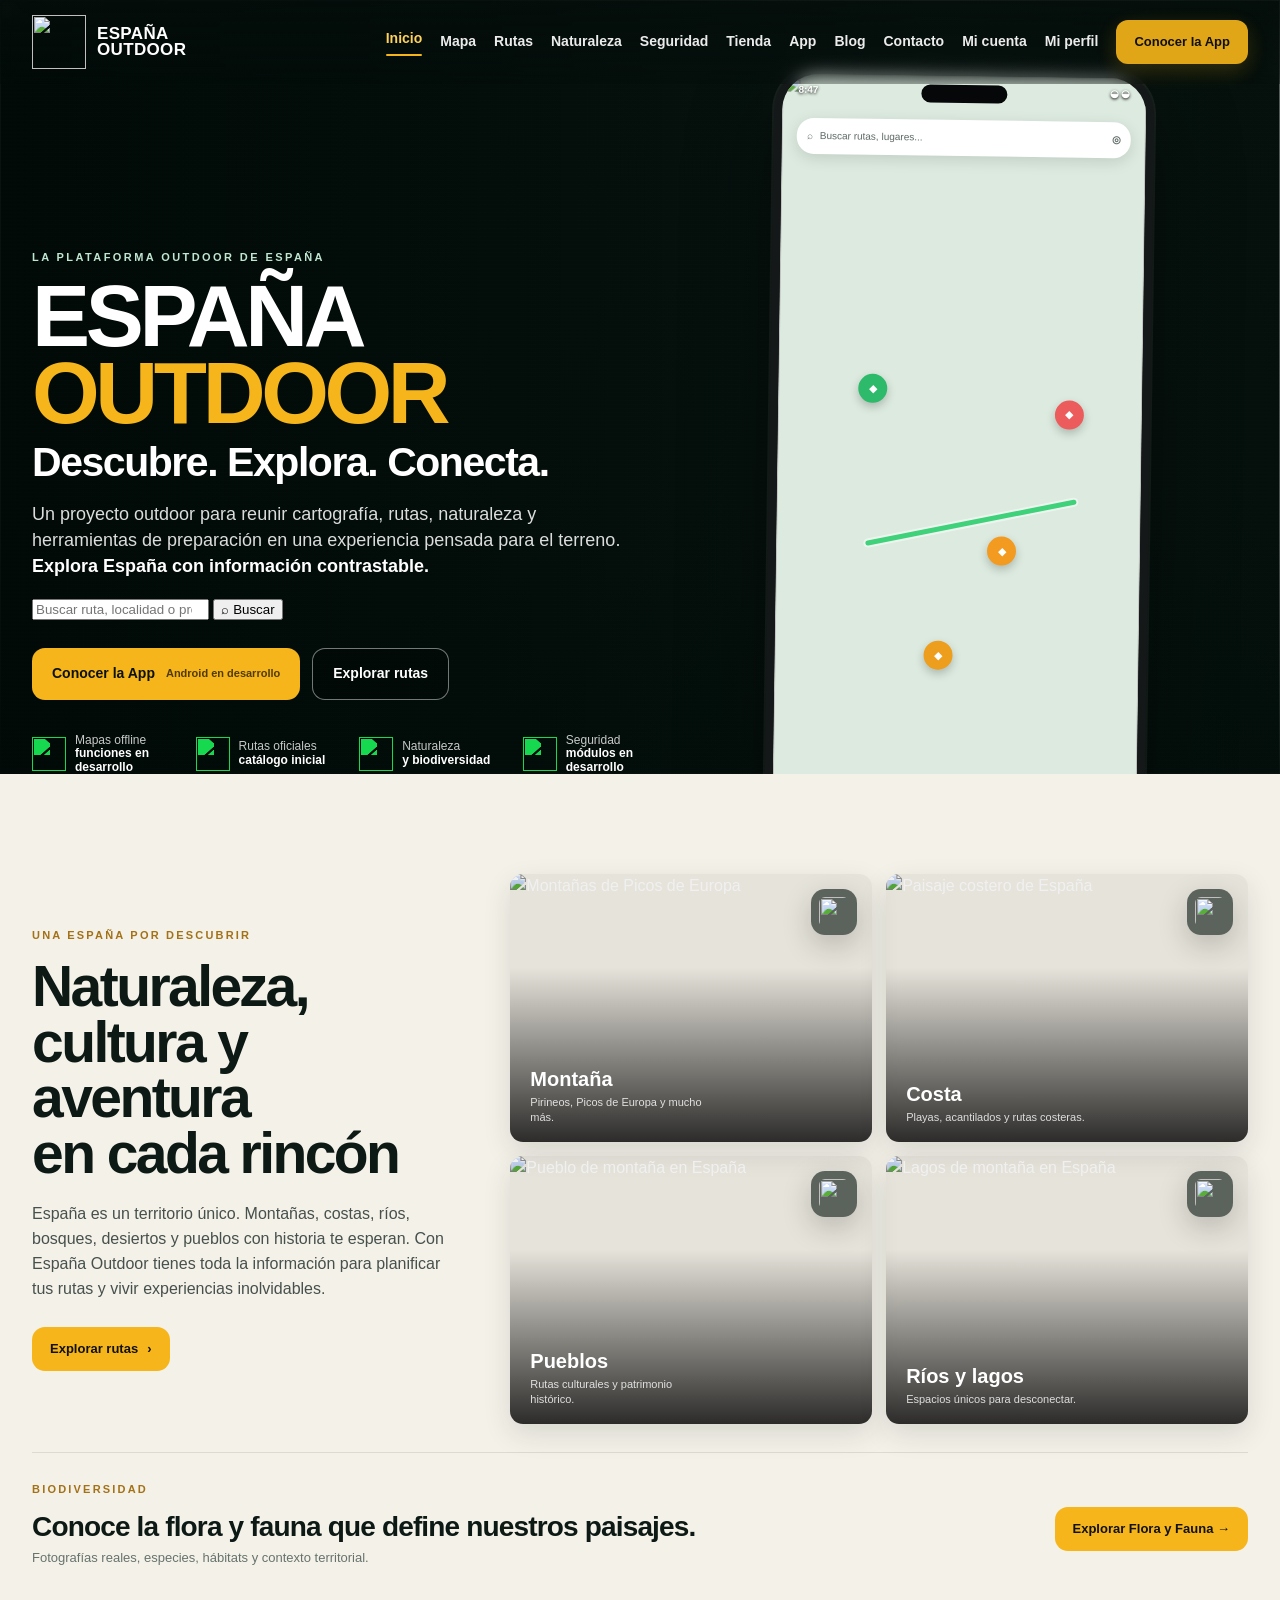
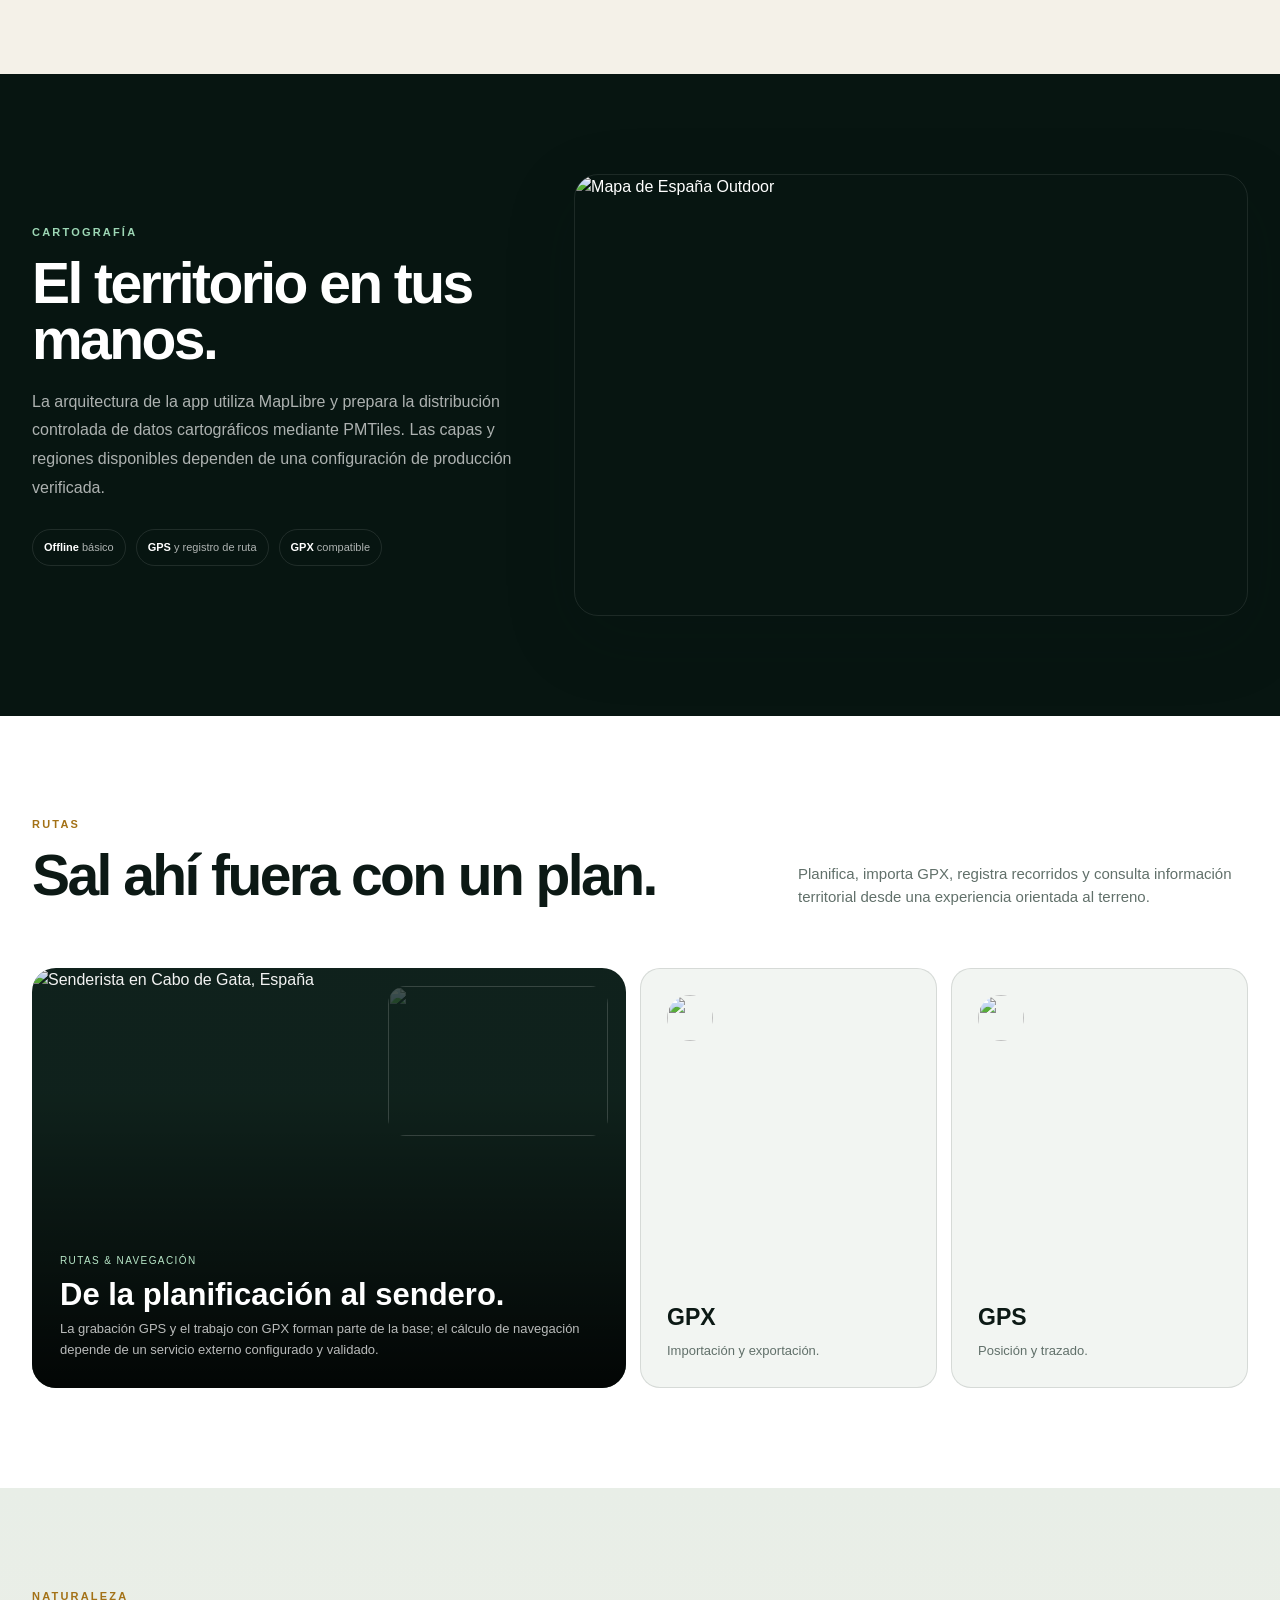
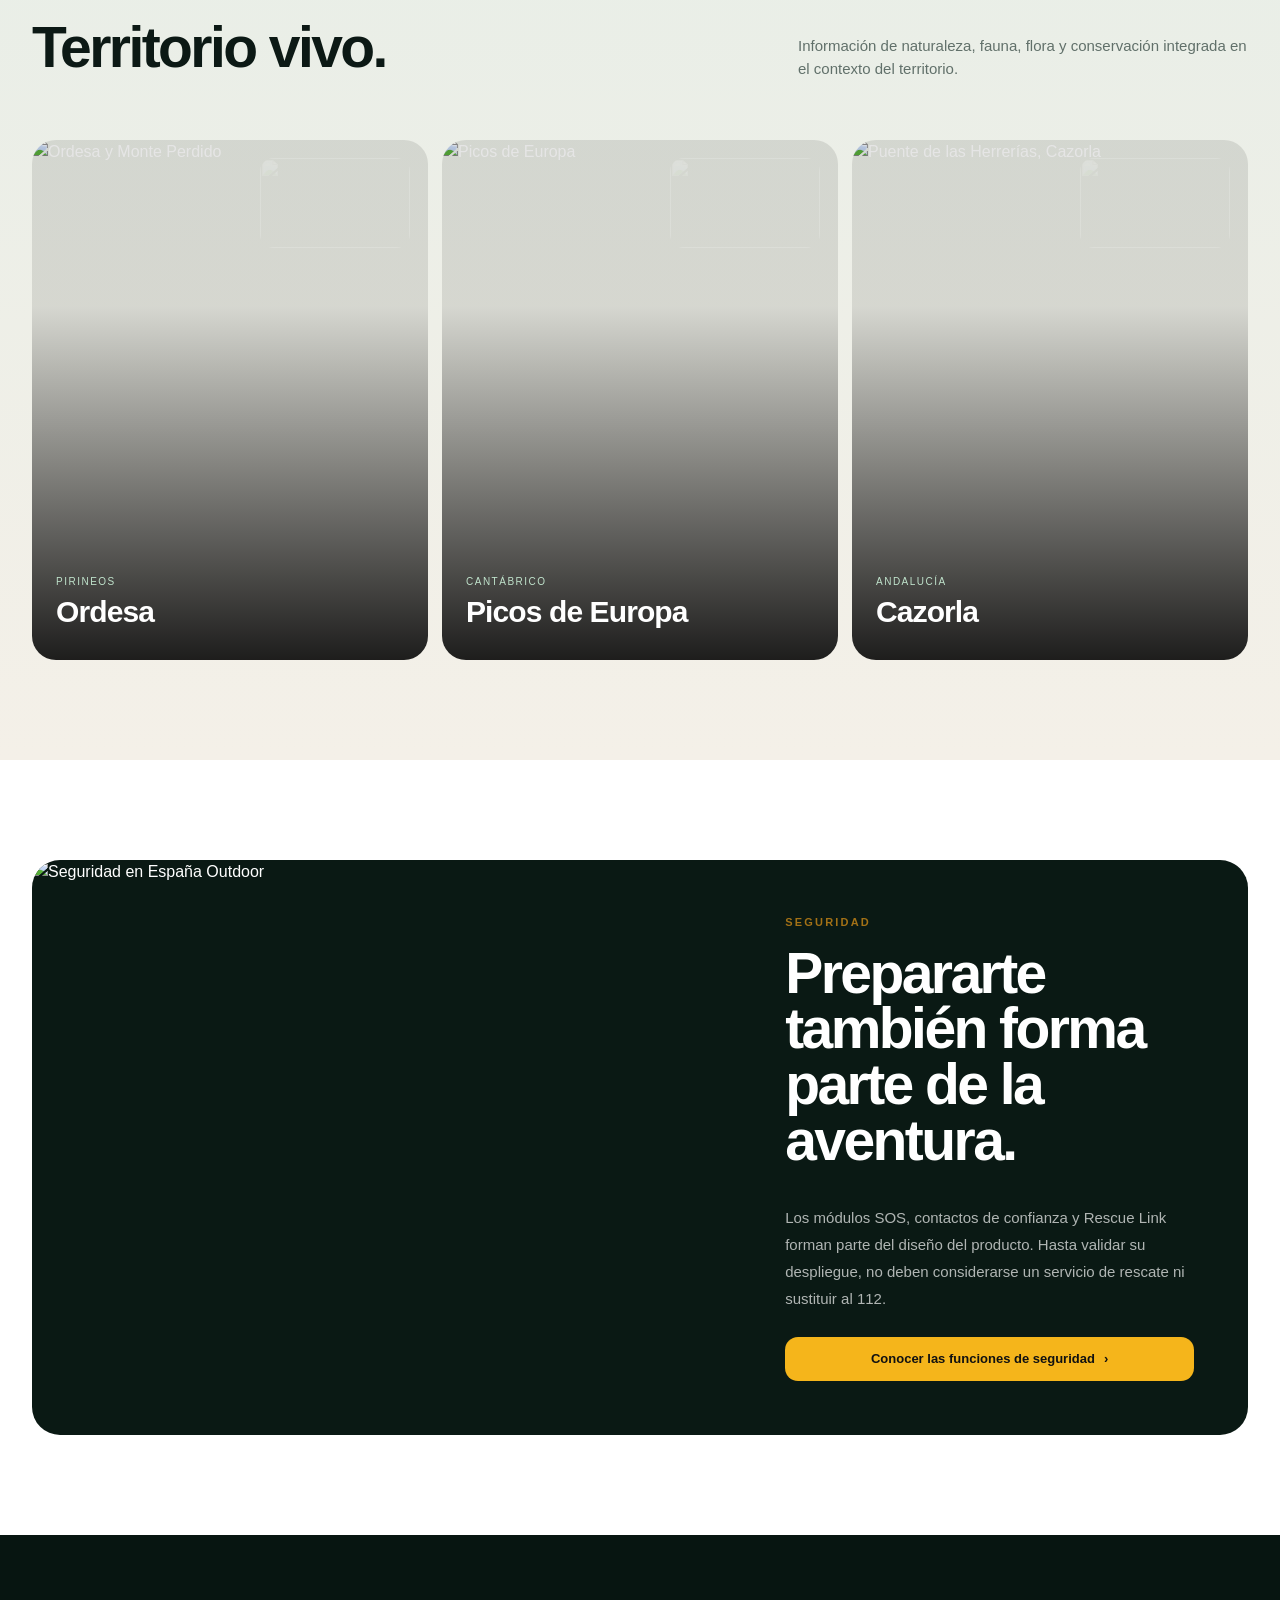
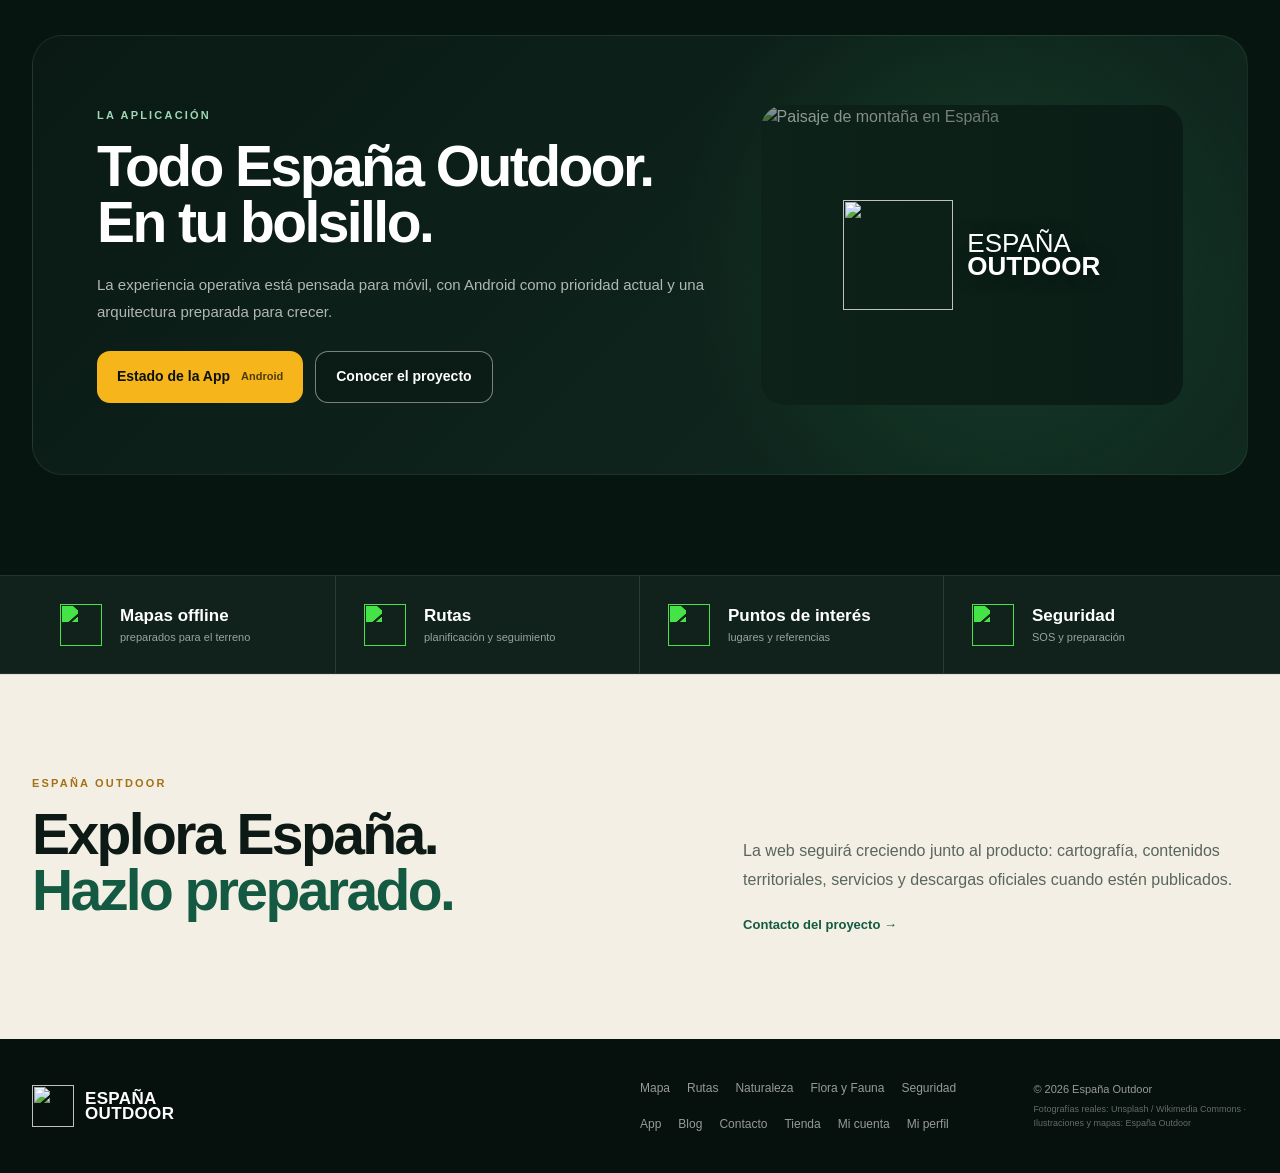
==== commit 151bada7: "web: use canonical first-party OG image URL" ====
--- a/site/index.html
+++ b/site/index.html
@@ -11,7 +11,7 @@
   <meta name="twitter:card" content="summary_large_image">
   <meta name="twitter:title" content="España Outdoor">
   <meta name="twitter:description" content="Descubre rutas, naturaleza, biodiversidad y territorio de España.">
-  <meta property="og:image" content="https://images.unsplash.com/photo-1618655327618-158670e68739?auto=format&fit=crop&w=1200&q=85">
+  <meta property="og:image" content="https://espanaoutdoor.es/assets/brand/og-image.jpg">
   <meta property="og:image:alt" content="España Outdoor">
   <link rel="canonical" href="https://espanaoutdoor.es/">
   <link rel="icon" href="./assets/brand/mark.svg" type="image/svg+xml">
--- a/site/styles.css
+++ b/site/styles.css
@@ -647,3 +647,133 @@
   .account-actions { flex-direction: column; }
   .account-actions .button { width: 100%; text-align: center; }
 }
+
+
+/* Perfil personal: vista de lectura, fotos y logros */
+.eo-profile-page{padding-top:84px}
+.eo-profile-hero{padding:66px 0 58px;color:#fff;background:radial-gradient(circle at 82% 20%,rgba(245,181,27,.20),transparent 27%),linear-gradient(125deg,#071511 0%,#123d2e 66%,#18543d 100%)}
+.eo-profile-hero-inner{max-width:1380px}
+.eo-profile-hero h1{margin:.1rem 0 .5rem;font-size:clamp(2.8rem,6vw,4.8rem);line-height:1.02;letter-spacing:-.04em}
+.eo-profile-hero h1 em{font-style:normal;color:#f5b51b}
+.eo-profile-hero-inner>p:last-child{max-width:600px;color:rgba(255,255,255,.78);font-size:1.08rem}
+.eo-profile-section{padding-top:44px;background:#f4f1e8;min-height:55vh}
+.eo-profile-status{padding:13px 16px;margin:0 0 24px;border-radius:11px;background:#e8eee8;color:#33493d}
+.eo-profile-status[data-kind="success"]{background:#e6f2e7;color:#1d5a35}
+.eo-profile-status[data-kind="error"]{background:#f9e7e2;color:#8a2e20}
+.eo-profile-signin{max-width:740px;margin:0 auto;padding:36px;background:#fff;border:1px solid rgba(12,25,21,.1);border-radius:20px;box-shadow:0 14px 40px rgba(7,21,16,.07)}
+.eo-profile-signin h2{margin:0 0 10px;font-size:1.8rem}
+.eo-profile-signin p{color:#61706a;max-width:54ch}
+.eo-profile-card{padding:34px;background:#fff;border:1px solid rgba(12,25,21,.1);border-radius:22px;box-shadow:0 14px 40px rgba(7,21,16,.06)}
+.eo-profile-card-top{display:flex;align-items:center;gap:22px;flex-wrap:wrap}
+.eo-profile-avatar{display:grid;place-items:center;width:94px;height:94px;flex:0 0 94px;border-radius:50%;background:linear-gradient(145deg,#16583f,#0a281d);color:#f5b51b;border:4px solid #f4e8c4;font-size:1.8rem;font-weight:900;letter-spacing:.04em}
+.eo-profile-identity{flex:1;min-width:180px}
+.eo-profile-identity .kicker,.eo-profile-feature .kicker{margin:0 0 4px;color:#a16a13;font-size:.72rem;font-weight:800;letter-spacing:.16em;text-transform:uppercase}
+.eo-profile-identity h2{margin:0;font-size:clamp(1.7rem,3vw,2.4rem);line-height:1.18;overflow-wrap:anywhere}
+.eo-profile-handle{margin:6px 0 0;color:#607069;font-weight:700}
+.eo-profile-edit{margin-left:auto}
+.eo-profile-details{display:grid;grid-template-columns:minmax(0,1fr) minmax(0,2fr) minmax(0,1fr);gap:18px;margin-top:30px;padding-top:23px;border-top:1px solid rgba(12,25,21,.1)}
+.eo-profile-detail,.eo-profile-bio-wrap{min-width:0}
+.eo-profile-detail span,.eo-profile-bio-wrap>span{display:block;margin-bottom:5px;color:#6a776f;font-size:.84rem;font-weight:700}
+.eo-profile-detail strong{display:block;overflow-wrap:anywhere;color:#173a2b}
+.eo-profile-bio-wrap p{margin:0;overflow-wrap:anywhere;color:#24362e;white-space:pre-wrap}
+.eo-profile-card-actions{display:flex;align-items:center;flex-wrap:wrap;gap:12px;margin-top:28px;padding-top:22px;border-top:1px solid rgba(12,25,21,.1)}
+.eo-profile-sections{display:grid;grid-template-columns:repeat(2,minmax(0,1fr));gap:22px;margin-top:26px}
+.eo-profile-feature{display:flex;flex-direction:column;align-items:flex-start;min-width:0;padding:28px;background:#fff;border:1px solid rgba(12,25,21,.1);border-radius:20px;box-shadow:0 12px 34px rgba(7,21,16,.04)}
+.eo-profile-feature-icon{display:grid;place-items:center;width:48px;height:48px;margin-bottom:20px;border-radius:14px;background:#f7edcf;color:#825914;font-size:1.55rem;font-weight:900}
+.eo-profile-feature-heading h2{margin:0;font-size:1.8rem}
+.eo-profile-feature-copy{max-width:54ch;color:#61706a}
+.eo-profile-empty{display:flex;flex-direction:column;gap:6px;width:100%;margin-top:auto;padding:17px;border:1px dashed rgba(12,25,21,.22);border-radius:13px;background:#f8f7f1}
+.eo-profile-empty strong{color:#263d31;font-size:.94rem}
+.eo-profile-empty span{color:#66736a;font-size:.9rem;line-height:1.5}
+@media(max-width:820px){
+  .eo-profile-details{grid-template-columns:1fr 1fr}
+  .eo-profile-bio-wrap{grid-column:1/-1;grid-row:1}
+  .eo-profile-sections{grid-template-columns:1fr}
+}
+@media(max-width:560px){
+  .eo-profile-hero{padding:48px 0 38px}
+  .eo-profile-section{padding-top:28px}
+  .eo-profile-card,.eo-profile-feature,.eo-profile-signin{padding:22px}
+  .eo-profile-card-top{gap:15px}
+  .eo-profile-avatar{width:72px;height:72px;flex-basis:72px;font-size:1.4rem}
+  .eo-profile-identity{min-width:calc(100% - 95px)}
+  .eo-profile-edit{margin-left:0}
+  .eo-profile-details{grid-template-columns:1fr}
+  .eo-profile-bio-wrap{grid-column:auto;grid-row:auto}
+  .eo-profile-card-actions{align-items:stretch;flex-direction:column}
+  .eo-profile-card-actions .button{width:100%;text-align:center}
+}
+
+/* Profile photo upload and preview */
+.eo-profile-avatar{position:relative;overflow:hidden}
+.eo-profile-avatar img{position:absolute;inset:0;width:100%;height:100%;max-width:none;object-fit:cover;border-radius:inherit}
+.eo-profile-avatar span{position:relative;z-index:1}
+.account-avatar-editor{margin:.2rem 0 1rem;padding:18px;background:#f8f7f1;border:1px solid rgba(12,25,21,.1);border-radius:14px}
+.account-avatar-editor>label{display:block;margin:0 0 12px;font-weight:800;color:#21392d}
+.account-avatar-row{display:flex;align-items:center;gap:16px;flex-wrap:wrap}
+.account-avatar-preview{width:78px;height:78px;flex:0 0 78px;font-size:1.35rem}
+.account-avatar-controls{display:flex;align-items:center;flex-wrap:wrap;gap:8px;min-width:0;flex:1}
+.account-avatar-controls small{flex-basis:100%;font-size:.8rem;line-height:1.45;color:#5b685f}
+.account-avatar-pick,.eo-profile-photo-pick{cursor:pointer}
+.eo-profile-photo-controls{display:flex;align-items:center;flex-wrap:wrap;gap:7px;margin-top:12px}
+.eo-profile-photo-controls .button{margin:0;padding:8px 12px;font-size:.84rem;line-height:1.35}
+.eo-profile-photo-controls small{flex-basis:100%;color:#66736a;font-size:.78rem;font-weight:500;line-height:1.4;margin-top:2px}
+@media(max-width:560px){
+  .account-avatar-row{align-items:flex-start}
+  .account-avatar-controls{flex-basis:calc(100% - 94px)}
+  .eo-profile-photo-controls .button{padding:8px 10px;font-size:.78rem}
+}
+
+
+/* Galería personal de fotografías */
+.eo-profile-gallery{grid-column:1/-1}
+.eo-profile-gallery-controls{display:flex;align-items:center;gap:10px;flex-wrap:wrap;width:100%;margin:12px 0 4px}
+.eo-profile-gallery-pick{cursor:pointer}
+.eo-profile-gallery-controls>span{color:#61706a;font-size:.88rem}
+.eo-profile-gallery-controls .button{margin:0}
+.eo-profile-gallery-controls button:disabled{opacity:.55;cursor:not-allowed}
+.eo-profile-gallery-status{min-height:1.4em;width:100%;margin:8px 0;color:#61706a;font-size:.9rem}
+.eo-profile-gallery-status[data-kind="success"]{color:#1d5a35}
+.eo-profile-gallery-status[data-kind="error"]{padding:10px 12px;border-radius:9px;background:#f9e7e2;color:#8a2e20}
+.eo-profile-gallery-grid{display:grid;grid-template-columns:repeat(4,minmax(0,1fr));gap:14px;width:100%;margin-top:12px}
+.eo-profile-gallery-empty{grid-column:1/-1;margin-top:0}
+.eo-profile-gallery-card{min-width:0;overflow:hidden;border:1px solid rgba(12,25,21,.1);border-radius:14px;background:#f8f7f1}
+.eo-profile-gallery-image{display:block;width:100%;height:200px;object-fit:cover;background:#e7e5db}
+.eo-profile-gallery-card-footer{display:flex;align-items:center;justify-content:space-between;gap:8px;padding:10px 12px}
+.eo-profile-gallery-date{color:#66736a;font-size:.78rem}
+.eo-profile-gallery-delete{border:0;border-radius:8px;background:#f4e4e0;color:#8a2e20;padding:7px 10px;font:inherit;font-size:.8rem;font-weight:800;cursor:pointer}
+.eo-profile-gallery-delete:hover{background:#ead0ca}
+.eo-profile-gallery-delete:disabled{opacity:.6;cursor:wait}
+.eo-profile-gallery-note{margin:6px 0 0;color:#66736a;font-size:.82rem;line-height:1.5}
+@media(max-width:1000px){.eo-profile-gallery-grid{grid-template-columns:repeat(3,minmax(0,1fr))}.eo-profile-gallery-image{height:180px}}
+@media(max-width:700px){.eo-profile-gallery-grid{grid-template-columns:repeat(2,minmax(0,1fr))}.eo-profile-gallery-image{height:170px}}
+@media(max-width:420px){.eo-profile-gallery-grid{grid-template-columns:1fr 1fr;gap:9px}.eo-profile-gallery-image{height:135px}.eo-profile-gallery-card-footer{align-items:flex-start;flex-direction:column;gap:6px;padding:9px}.eo-profile-gallery-controls{align-items:stretch;flex-direction:column}.eo-profile-gallery-controls .button{width:100%;text-align:center}}
+
+.eo-profile-sections > .eo-profile-feature:not(.eo-profile-gallery){grid-column:1/-1}
+
+
+/* Logros calculados desde los datos persistidos del perfil y la galería */
+.eo-profile-achievements{grid-column:1/-1}
+.eo-profile-achievement-summary{display:flex;gap:14px;flex-wrap:wrap;width:100%;margin:12px 0 20px}
+.eo-profile-achievement-summary>div{display:flex;align-items:baseline;gap:9px;min-width:190px;padding:13px 16px;border:1px solid rgba(12,25,21,.1);border-radius:12px;background:#f8f7f1}
+.eo-profile-achievement-summary strong{color:#145a43;font-size:1.55rem;line-height:1}
+.eo-profile-achievement-summary span{color:#61706a;font-size:.88rem;font-weight:700}
+.eo-profile-achievement-grid{display:grid;grid-template-columns:repeat(3,minmax(0,1fr));gap:13px;width:100%}
+.eo-profile-achievement-card{display:flex;flex-direction:column;align-items:flex-start;min-width:0;min-height:225px;padding:18px;border:1px solid rgba(12,25,21,.12);border-radius:15px;background:#fbfaf6}
+.eo-profile-achievement-card.is-unlocked{border-color:rgba(20,90,67,.28);background:linear-gradient(145deg,#f3f8f3,#fff)}
+.eo-profile-achievement-card.is-locked{opacity:.9}
+.eo-profile-achievement-card.is-unavailable{border-style:dashed;background:#f5f3ed}
+.eo-profile-achievement-icon{display:grid;place-items:center;width:42px;height:42px;margin-bottom:12px;border-radius:13px;background:#ece5d0;color:#7d5814;font-size:1.3rem;font-weight:900}
+.eo-profile-achievement-card.is-unlocked .eo-profile-achievement-icon{background:#dcecdf;color:#1c6948}
+.eo-profile-achievement-card h3{margin:0 0 6px;color:#173a2b;font-size:1.03rem;line-height:1.3}
+.eo-profile-achievement-card p{margin:0 0 14px;color:#61706a;font-size:.87rem;line-height:1.45}
+.eo-profile-achievement-progress{display:flex;align-items:center;justify-content:space-between;gap:8px;width:100%;margin-top:auto;color:#61706a;font-size:.78rem}
+.eo-profile-achievement-progress strong{font-size:.78rem;color:#315847}
+.eo-profile-achievement-track{overflow:hidden;width:100%;height:6px;margin-top:8px;border-radius:999px;background:#e6e4dc}
+.eo-profile-achievement-track span{display:block;height:100%;border-radius:inherit;background:#2a7654;transition:width .25s ease}
+.eo-profile-achievement-unavailable{display:inline-block;margin-top:auto;padding:7px 9px;border-radius:8px;background:#e9e6dc;color:#6e6756;font-size:.76rem;line-height:1.4}
+.eo-profile-route-achievement-note{display:flex;flex-direction:column;gap:5px;width:100%;margin-top:18px;padding:14px 16px;border-left:3px solid #c6a55b;background:#f8f6ed}
+.eo-profile-route-achievement-note strong{color:#4c432f;font-size:.91rem}
+.eo-profile-route-achievement-note span{color:#6e6756;font-size:.85rem;line-height:1.5}
+@media(max-width:900px){.eo-profile-achievement-grid{grid-template-columns:repeat(2,minmax(0,1fr))}}
+@media(max-width:560px){.eo-profile-achievement-grid{grid-template-columns:1fr}.eo-profile-achievement-card{min-height:0}.eo-profile-achievement-summary{flex-direction:column}.eo-profile-achievement-summary>div{width:100%}}
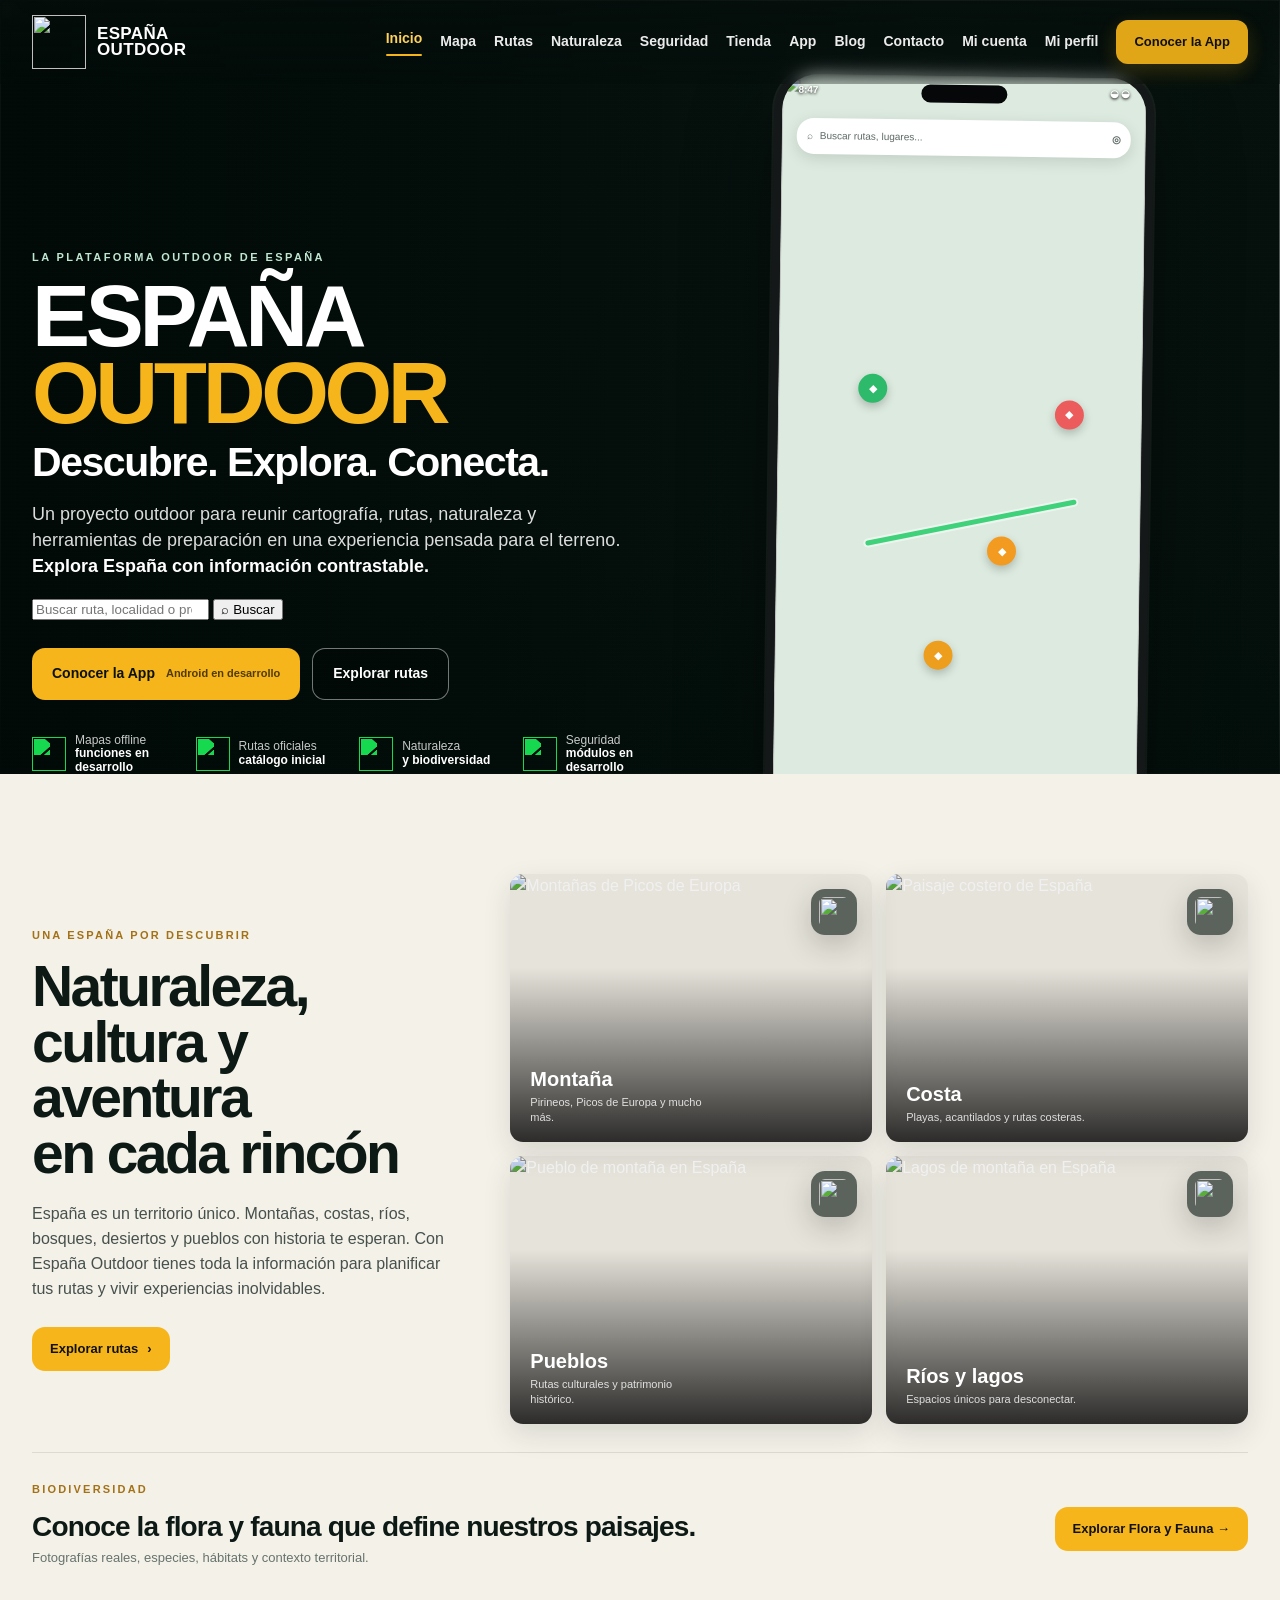
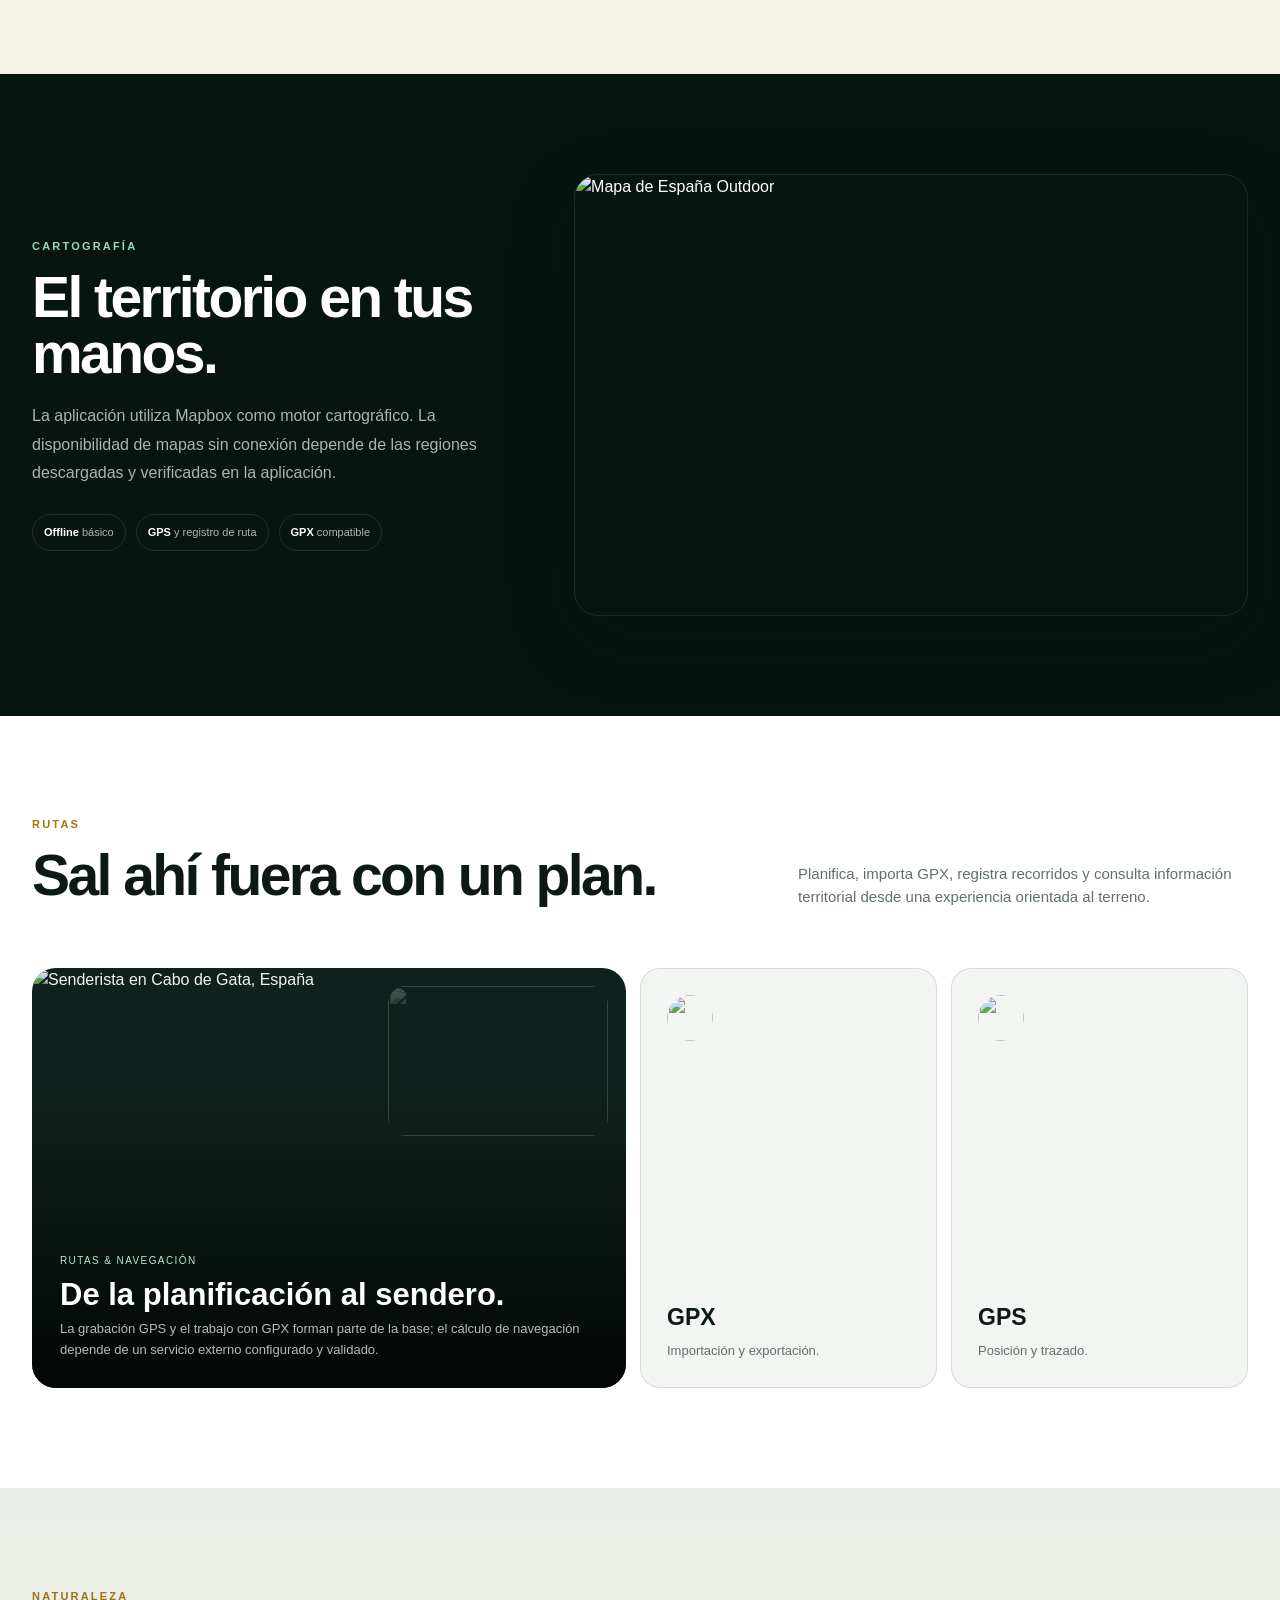
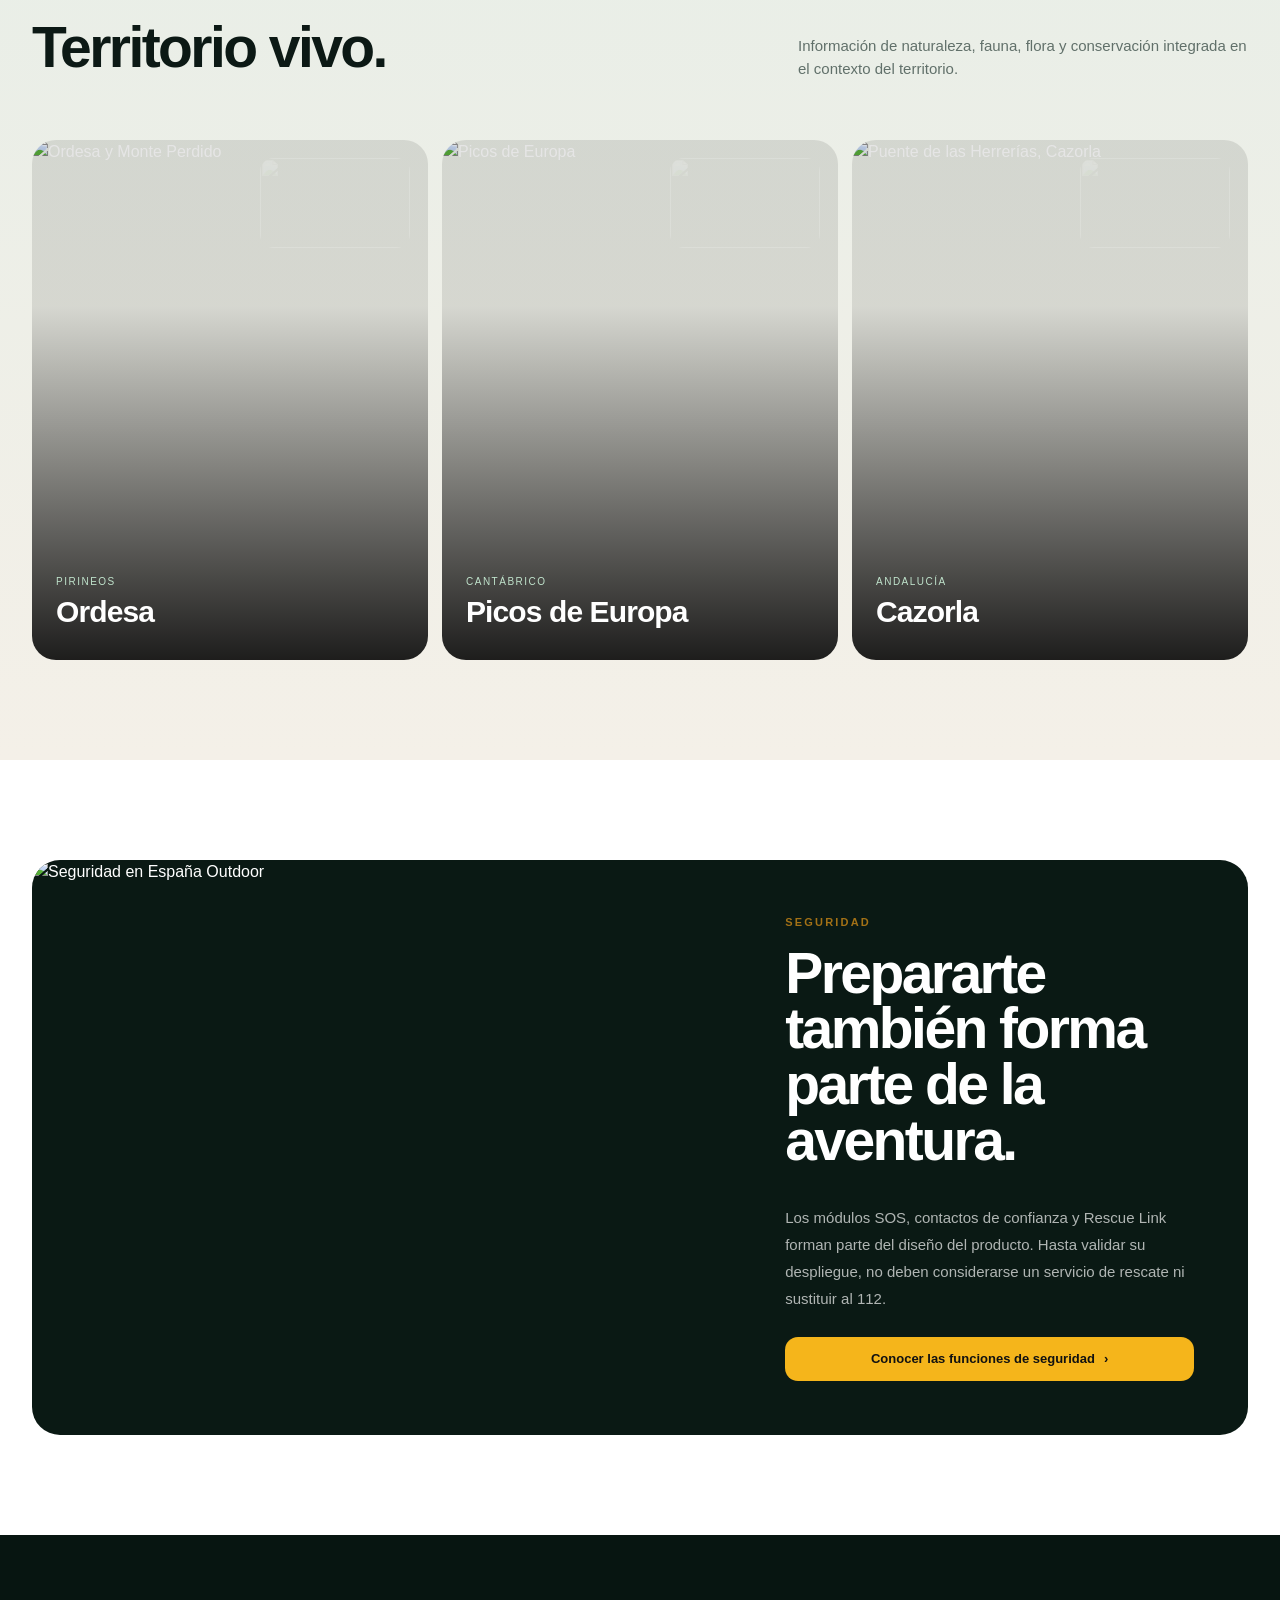
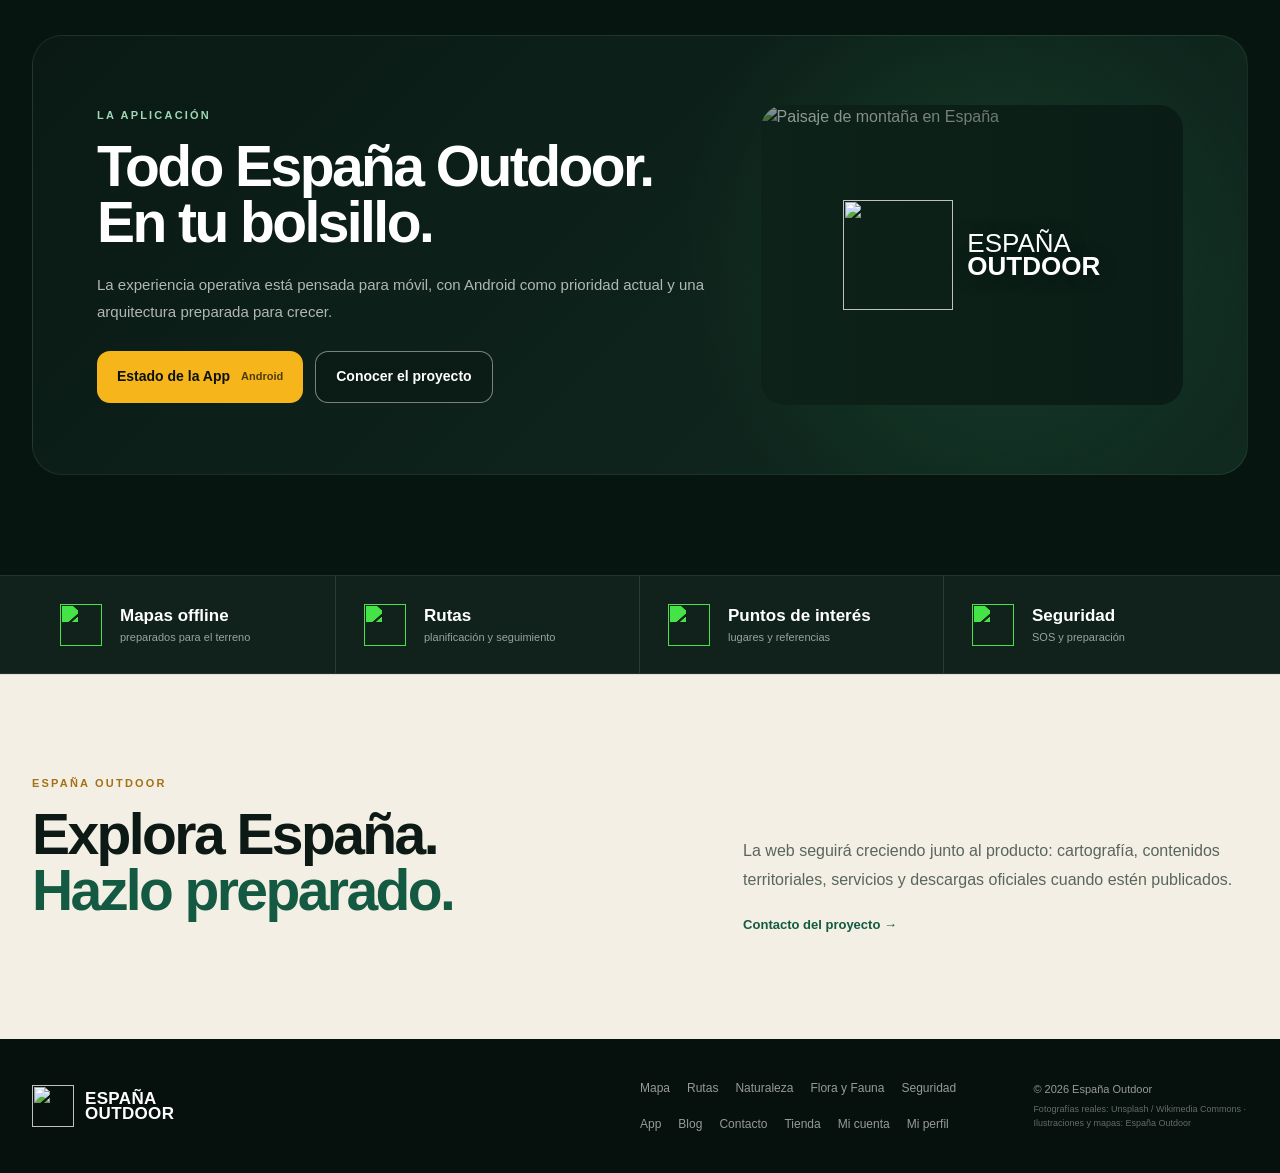
==== commit fb15b350: "docs(site): describe the current Mapbox map stack" ====
--- a/site/index.html
+++ b/site/index.html
@@ -11,7 +11,7 @@
   <meta name="twitter:card" content="summary_large_image">
   <meta name="twitter:title" content="España Outdoor">
   <meta name="twitter:description" content="Descubre rutas, naturaleza, biodiversidad y territorio de España.">
-  <meta property="og:image" content="https://espanaoutdoor.es/assets/brand/og-image.jpg">
+  <meta property="og:image" content="https://espanaoutdoor.es/assets/backgrounds/bg_home.svg">
   <meta property="og:image:alt" content="España Outdoor">
   <link rel="canonical" href="https://espanaoutdoor.es/">
   <link rel="icon" href="./assets/brand/mark.svg" type="image/svg+xml">
@@ -148,7 +148,7 @@
       <div>
         <p class="kicker kicker-light">Cartografía</p>
         <h2>El territorio en tus manos.</h2>
-        <p>La arquitectura de la app utiliza MapLibre y prepara la distribución controlada de datos cartográficos mediante PMTiles. Las capas y regiones disponibles dependen de una configuración de producción verificada.</p>
+        <p>La aplicación utiliza Mapbox como motor cartográfico. La disponibilidad de mapas sin conexión depende de las regiones descargadas y verificadas en la aplicación.</p>
         <div class="metric-row">
           <span><b>Offline</b> básico</span>
           <span><b>GPS</b> y registro de ruta</span>
